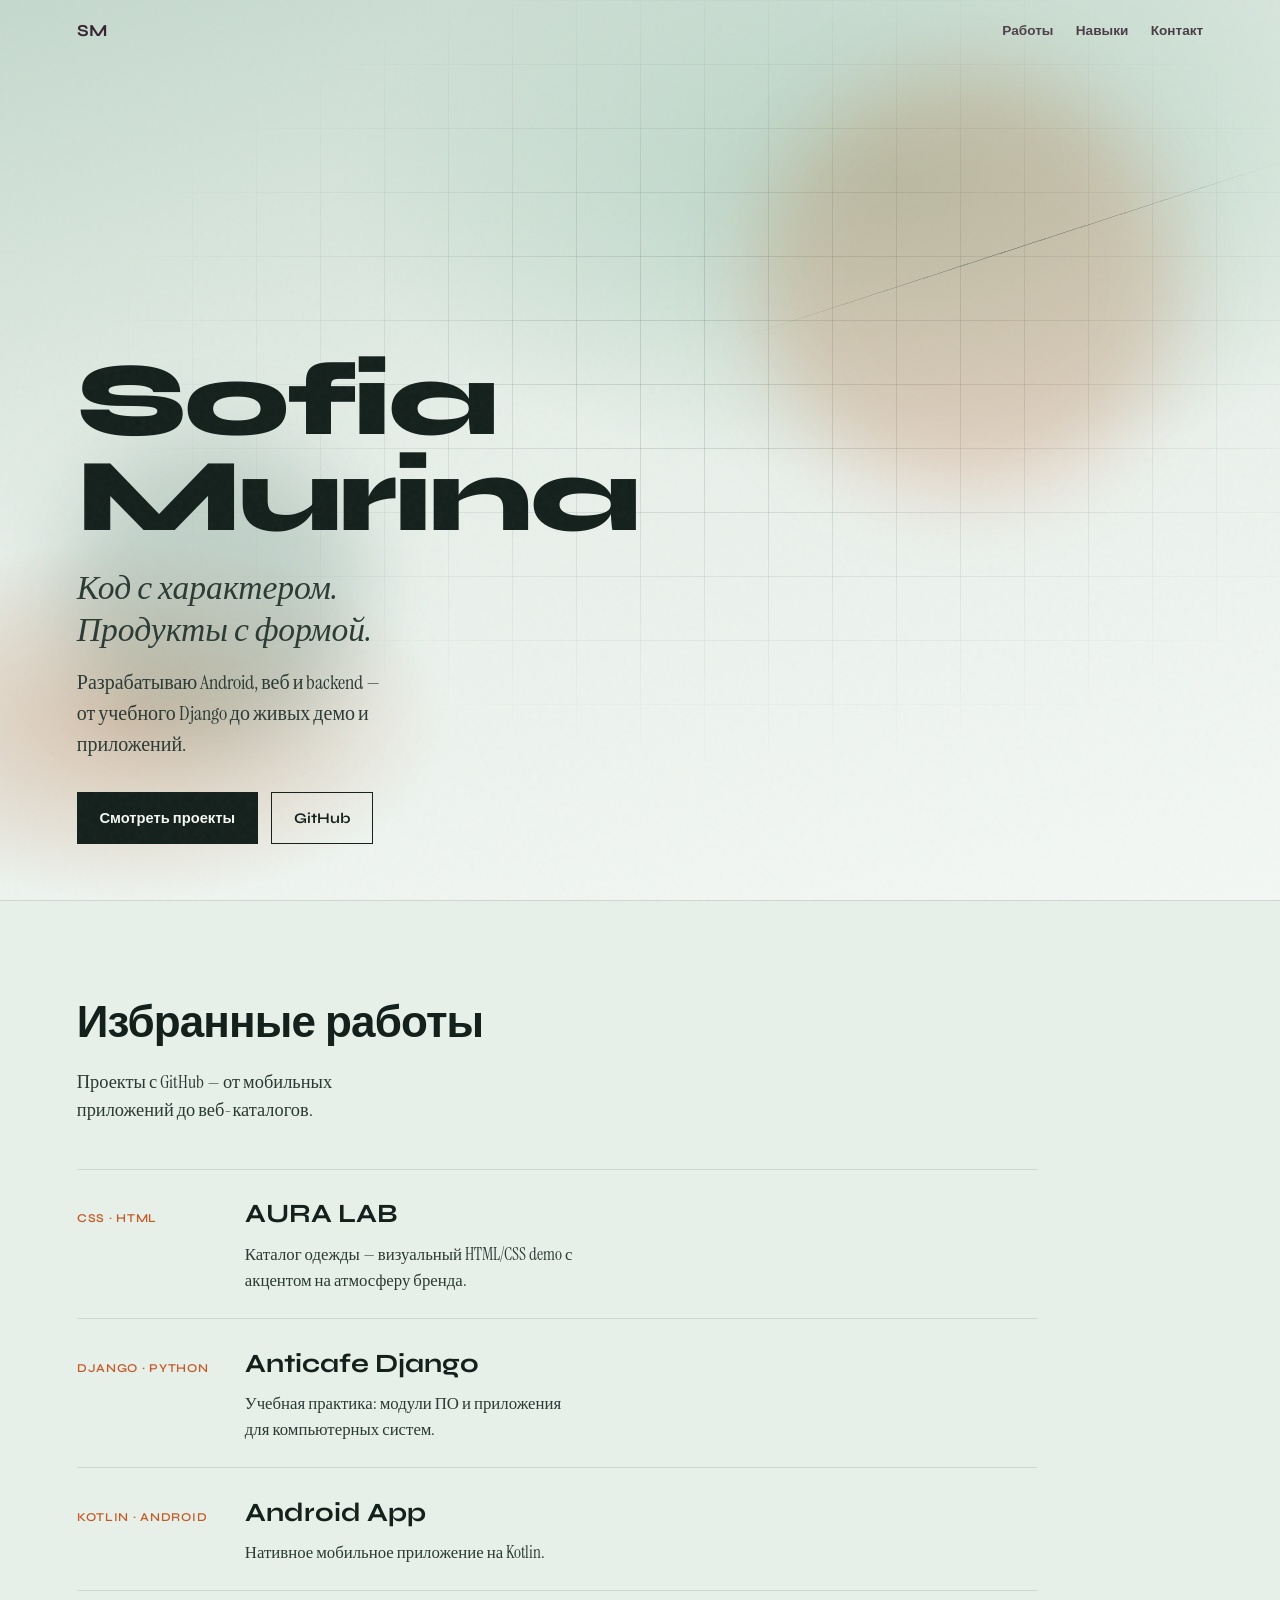
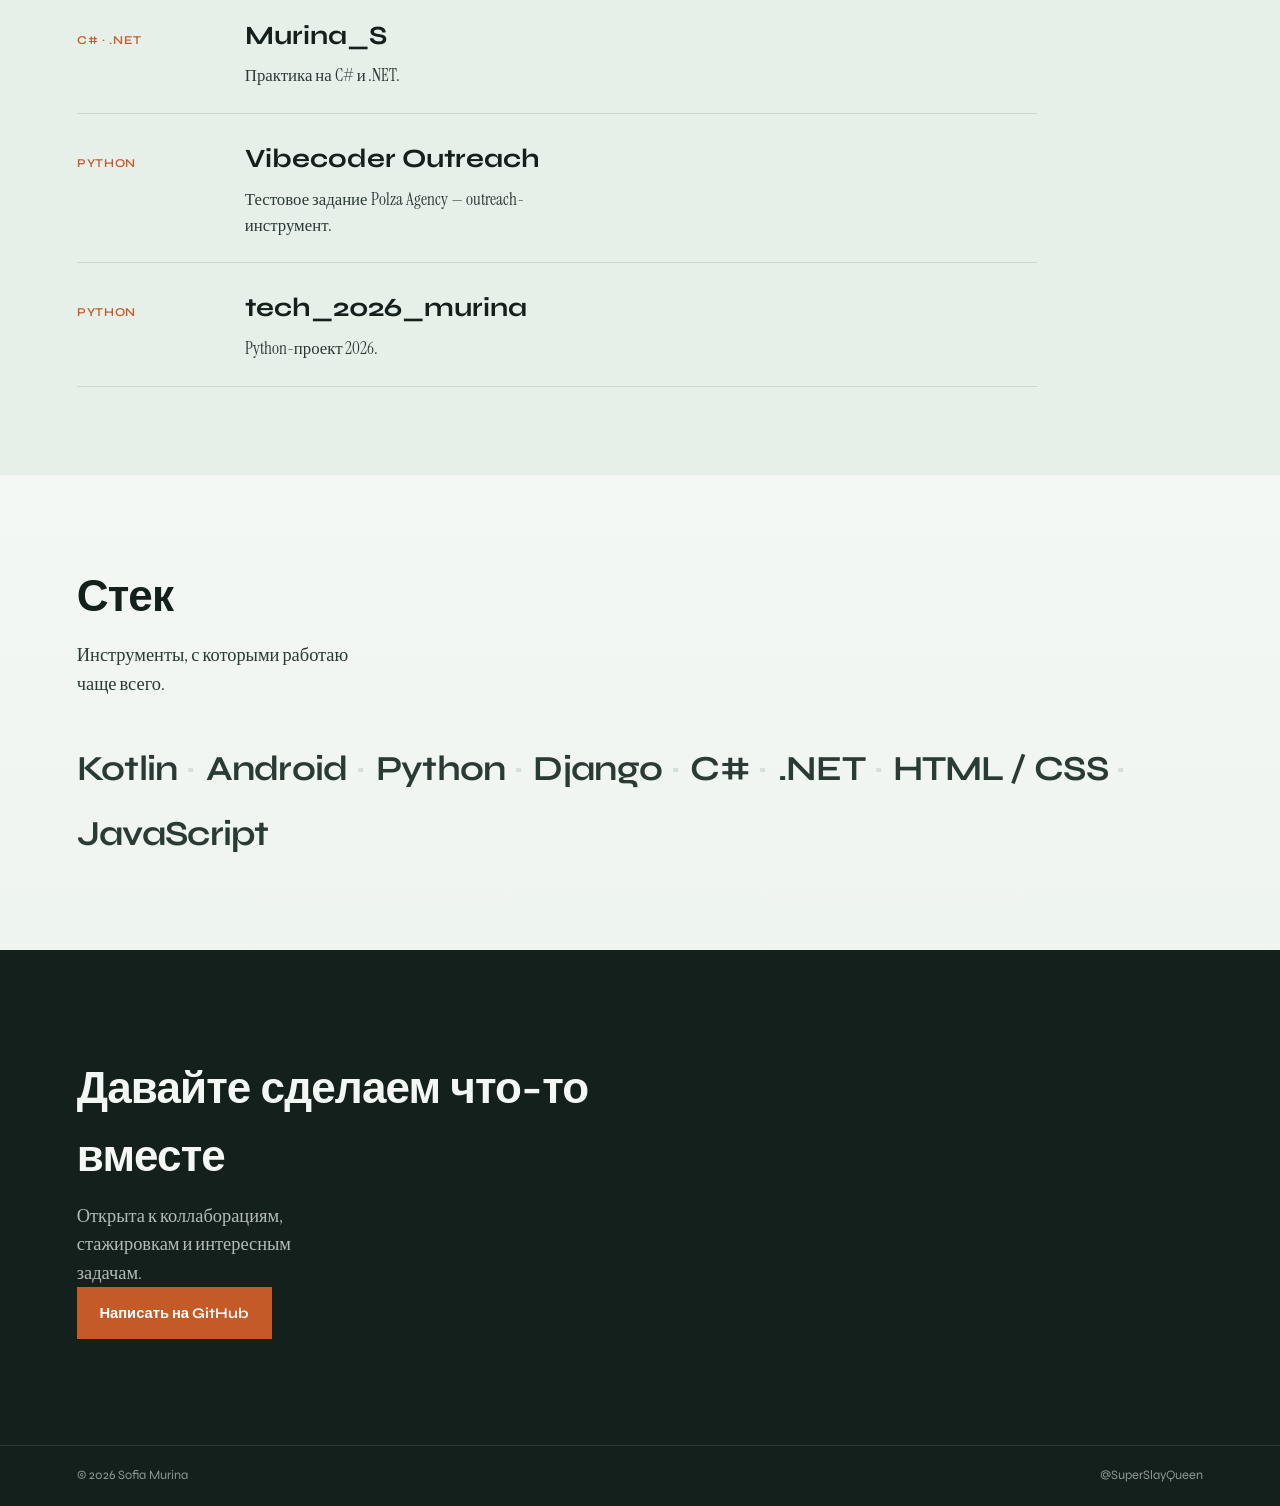
==== index.html @ a9c11899 "Add one-page portfolio site for Sofia Murina. Co-authored-by: Cursor <cursoragent@cursor.com>" ====
<!DOCTYPE html>
<html lang="ru">
<head>
  <meta charset="UTF-8" />
  <meta name="viewport" content="width=device-width, initial-scale=1.0" />
  <meta name="description" content="Sofia Murina — разработчик. Android, веб, Python, C#." />
  <title>Sofia Murina — Portfolio</title>
  <link rel="preconnect" href="https://fonts.googleapis.com" />
  <link rel="preconnect" href="https://fonts.gstatic.com" crossorigin />
  <link href="https://fonts.googleapis.com/css2?family=Instrument+Serif:ital@0;1&family=Syne:wght@500;600;700;800&display=swap" rel="stylesheet" />
  <link rel="stylesheet" href="styles.css" />
</head>
<body>
  <div class="noise" aria-hidden="true"></div>

  <header class="site-header">
    <a class="logo" href="#top">SM</a>
    <nav class="nav">
      <a href="#work">Работы</a>
      <a href="#skills">Навыки</a>
      <a href="#contact">Контакт</a>
    </nav>
  </header>

  <main id="top">
    <section class="hero" aria-label="Главная">
      <div class="hero-visual" aria-hidden="true">
        <div class="hero-grid"></div>
        <div class="hero-orb hero-orb--a"></div>
        <div class="hero-orb hero-orb--b"></div>
        <div class="hero-line"></div>
      </div>
      <div class="hero-content">
        <p class="brand reveal">Sofia Murina</p>
        <h1 class="reveal reveal-delay-1">Код с характером.<br />Продукты с формой.</h1>
        <p class="lede reveal reveal-delay-2">
          Разрабатываю Android, веб и backend — от учебного Django до живых демо и приложений.
        </p>
        <div class="cta-row reveal reveal-delay-3">
          <a class="btn btn-primary" href="#work">Смотреть проекты</a>
          <a class="btn btn-ghost" href="https://github.com/SuperSlayQueen" target="_blank" rel="noopener">GitHub</a>
        </div>
      </div>
    </section>

    <section id="work" class="section work">
      <div class="section-head">
        <h2 class="reveal">Избранные работы</h2>
        <p class="section-lead reveal reveal-delay-1">Проекты с GitHub — от мобильных приложений до веб-каталогов.</p>
      </div>

      <ul class="project-list">
        <li class="project reveal">
          <a href="https://github.com/SuperSlayQueen/aura-lab-catalog" target="_blank" rel="noopener">
            <span class="project-meta">CSS · HTML</span>
            <span class="project-title">AURA LAB</span>
            <span class="project-desc">Каталог одежды — визуальный HTML/CSS demo с акцентом на атмосферу бренда.</span>
            <span class="project-arrow" aria-hidden="true">→</span>
          </a>
        </li>
        <li class="project reveal">
          <a href="https://github.com/SuperSlayQueen/Anticafe_Django" target="_blank" rel="noopener">
            <span class="project-meta">Django · Python</span>
            <span class="project-title">Anticafe Django</span>
            <span class="project-desc">Учебная практика: модули ПО и приложения для компьютерных систем.</span>
            <span class="project-arrow" aria-hidden="true">→</span>
          </a>
        </li>
        <li class="project reveal">
          <a href="https://github.com/SuperSlayQueen/AndroidApp" target="_blank" rel="noopener">
            <span class="project-meta">Kotlin · Android</span>
            <span class="project-title">Android App</span>
            <span class="project-desc">Нативное мобильное приложение на Kotlin.</span>
            <span class="project-arrow" aria-hidden="true">→</span>
          </a>
        </li>
        <li class="project reveal">
          <a href="https://github.com/SuperSlayQueen/Murina_S" target="_blank" rel="noopener">
            <span class="project-meta">C# · .NET</span>
            <span class="project-title">Murina_S</span>
            <span class="project-desc">Практика на C# и .NET.</span>
            <span class="project-arrow" aria-hidden="true">→</span>
          </a>
        </li>
        <li class="project reveal">
          <a href="https://github.com/SuperSlayQueen/polza-vibecoder-outreach-test" target="_blank" rel="noopener">
            <span class="project-meta">Python</span>
            <span class="project-title">Vibecoder Outreach</span>
            <span class="project-desc">Тестовое задание Polza Agency — outreach-инструмент.</span>
            <span class="project-arrow" aria-hidden="true">→</span>
          </a>
        </li>
        <li class="project reveal">
          <a href="https://github.com/SuperSlayQueen/tech_2026_murina" target="_blank" rel="noopener">
            <span class="project-meta">Python</span>
            <span class="project-title">tech_2026_murina</span>
            <span class="project-desc">Python-проект 2026.</span>
            <span class="project-arrow" aria-hidden="true">→</span>
          </a>
        </li>
      </ul>
    </section>

    <section id="skills" class="section skills">
      <div class="section-head">
        <h2 class="reveal">Стек</h2>
        <p class="section-lead reveal reveal-delay-1">Инструменты, с которыми работаю чаще всего.</p>
      </div>
      <div class="skills-track" aria-label="Навыки">
        <span>Kotlin</span>
        <span>Android</span>
        <span>Python</span>
        <span>Django</span>
        <span>C#</span>
        <span>.NET</span>
        <span>HTML / CSS</span>
        <span>JavaScript</span>
      </div>
    </section>

    <section id="contact" class="section contact">
      <div class="contact-inner">
        <h2 class="reveal">Давайте сделаем что-то вместе</h2>
        <p class="section-lead reveal reveal-delay-1">Открыта к коллаборациям, стажировкам и интересным задачам.</p>
        <div class="cta-row reveal reveal-delay-2">
          <a class="btn btn-primary" href="https://github.com/SuperSlayQueen" target="_blank" rel="noopener">Написать на GitHub</a>
        </div>
      </div>
    </section>
  </main>

  <footer class="site-footer">
    <p>© <span id="year"></span> Sofia Murina</p>
    <a href="https://github.com/SuperSlayQueen" target="_blank" rel="noopener">@SuperSlayQueen</a>
  </footer>

  <script src="script.js"></script>
</body>
</html>
---- styles.css ----
:root {
  --ink: #14201c;
  --ink-soft: #2a3a34;
  --fog: #e7efe9;
  --mist: #d3e0d8;
  --paper: #f4f8f5;
  --accent: #c45a28;
  --accent-hover: #a8481c;
  --line: rgba(20, 32, 28, 0.12);
  --font-display: "Syne", sans-serif;
  --font-serif: "Instrument Serif", Georgia, serif;
  --ease: cubic-bezier(0.22, 1, 0.36, 1);
}

*,
*::before,
*::after {
  box-sizing: border-box;
  margin: 0;
  padding: 0;
}

html {
  scroll-behavior: smooth;
}

body {
  font-family: var(--font-serif);
  color: var(--ink);
  background: var(--paper);
  line-height: 1.55;
  overflow-x: hidden;
}

.noise {
  pointer-events: none;
  position: fixed;
  inset: 0;
  z-index: 50;
  opacity: 0.035;
  background-image: url("data:image/svg+xml,%3Csvg viewBox='0 0 200 200' xmlns='http://www.w3.org/2000/svg'%3E%3Cfilter id='n'%3E%3CfeTurbulence type='fractalNoise' baseFrequency='0.85' numOctaves='4' stitchTiles='stitch'/%3E%3C/filter%3E%3Crect width='100%25' height='100%25' filter='url(%23n)'/%3E%3C/svg%3E");
}

a {
  color: inherit;
  text-decoration: none;
}

.site-header {
  position: fixed;
  top: 0;
  left: 0;
  right: 0;
  z-index: 40;
  display: flex;
  align-items: center;
  justify-content: space-between;
  padding: 1.1rem 1.5rem;
  mix-blend-mode: difference;
  color: #fff;
}

.logo {
  font-family: var(--font-display);
  font-weight: 700;
  font-size: 1.05rem;
  letter-spacing: 0.04em;
}

.nav {
  display: flex;
  gap: 1.4rem;
  font-family: var(--font-display);
  font-size: 0.85rem;
  font-weight: 600;
}

.nav a {
  opacity: 0.85;
  transition: opacity 0.25s var(--ease);
}

.nav a:hover {
  opacity: 1;
}

/* —— Hero —— */
.hero {
  position: relative;
  min-height: 100svh;
  display: grid;
  align-items: end;
  padding: 6.5rem 1.5rem 3.5rem;
  background:
    radial-gradient(ellipse 80% 60% at 70% 20%, #b8d4c4 0%, transparent 55%),
    radial-gradient(ellipse 50% 40% at 10% 80%, #d9c4b0 0%, transparent 50%),
    linear-gradient(165deg, #c5d9ce 0%, #e7efe9 45%, #f4f8f5 100%);
  overflow: hidden;
}

.hero-visual {
  position: absolute;
  inset: 0;
  pointer-events: none;
}

.hero-grid {
  position: absolute;
  inset: 0;
  background-image:
    linear-gradient(var(--line) 1px, transparent 1px),
    linear-gradient(90deg, var(--line) 1px, transparent 1px);
  background-size: 64px 64px;
  mask-image: radial-gradient(ellipse 70% 60% at 60% 40%, black 20%, transparent 75%);
  animation: grid-drift 28s linear infinite;
}

.hero-orb {
  position: absolute;
  border-radius: 50%;
  filter: blur(40px);
}

.hero-orb--a {
  width: min(48vw, 420px);
  height: min(48vw, 420px);
  top: 8%;
  right: 8%;
  background: rgba(196, 90, 40, 0.22);
  animation: float-a 9s ease-in-out infinite;
}

.hero-orb--b {
  width: min(36vw, 300px);
  height: min(36vw, 300px);
  bottom: 18%;
  left: 5%;
  background: rgba(42, 90, 72, 0.2);
  animation: float-b 11s ease-in-out infinite;
}

.hero-line {
  position: absolute;
  top: 18%;
  right: 0;
  width: min(55vw, 560px);
  height: 1px;
  background: linear-gradient(90deg, transparent, var(--ink-soft), transparent);
  transform: rotate(-18deg);
  transform-origin: right center;
  opacity: 0.35;
  animation: line-in 1.4s var(--ease) both;
}

.hero-content {
  position: relative;
  z-index: 1;
  max-width: 52rem;
}

.brand {
  font-family: var(--font-display);
  font-weight: 800;
  font-size: clamp(2.8rem, 9vw, 6.5rem);
  line-height: 0.92;
  letter-spacing: -0.03em;
  margin-bottom: 1.4rem;
}

.hero h1 {
  font-family: var(--font-serif);
  font-weight: 400;
  font-style: italic;
  font-size: clamp(1.35rem, 3.2vw, 2.1rem);
  line-height: 1.25;
  color: var(--ink-soft);
  max-width: 22ch;
  margin-bottom: 1rem;
}

.lede {
  font-size: clamp(1.05rem, 2vw, 1.25rem);
  max-width: 36ch;
  color: var(--ink-soft);
  margin-bottom: 2rem;
}

.cta-row {
  display: flex;
  flex-wrap: wrap;
  gap: 0.85rem;
}

.btn {
  font-family: var(--font-display);
  font-weight: 650;
  font-size: 0.92rem;
  padding: 0.85rem 1.35rem;
  border: 1.5px solid transparent;
  transition: background 0.25s var(--ease), color 0.25s var(--ease), border-color 0.25s var(--ease), transform 0.25s var(--ease);
}

.btn:hover {
  transform: translateY(-2px);
}

.btn-primary {
  background: var(--ink);
  color: var(--paper);
}

.btn-primary:hover {
  background: var(--accent);
}

.btn-ghost {
  background: transparent;
  border-color: var(--ink);
  color: var(--ink);
}

.btn-ghost:hover {
  background: var(--ink);
  color: var(--paper);
}

/* —— Sections —— */
.section {
  padding: 5.5rem 1.5rem;
}

.section-head {
  max-width: 40rem;
  margin-bottom: 2.75rem;
}

.section h2 {
  font-family: var(--font-display);
  font-weight: 700;
  font-size: clamp(1.9rem, 4vw, 2.75rem);
  letter-spacing: -0.02em;
  margin-bottom: 0.65rem;
}

.section-lead {
  font-size: 1.15rem;
  color: var(--ink-soft);
  max-width: 34ch;
}

.work {
  background: var(--fog);
  border-top: 1px solid var(--line);
}

.project-list {
  list-style: none;
  max-width: 60rem;
  border-top: 1px solid var(--line);
}

.project a {
  display: grid;
  grid-template-columns: 1fr;
  gap: 0.35rem;
  padding: 1.55rem 0;
  border-bottom: 1px solid var(--line);
  position: relative;
  transition: padding-left 0.35s var(--ease);
}

.project a:hover {
  padding-left: 0.6rem;
}

.project-meta {
  font-family: var(--font-display);
  font-size: 0.75rem;
  font-weight: 600;
  letter-spacing: 0.06em;
  text-transform: uppercase;
  color: var(--accent);
}

.project-title {
  font-family: var(--font-display);
  font-weight: 700;
  font-size: clamp(1.25rem, 2.5vw, 1.65rem);
}

.project-desc {
  color: var(--ink-soft);
  max-width: 42ch;
  font-size: 1.05rem;
}

.project-arrow {
  position: absolute;
  right: 0;
  top: 50%;
  transform: translateY(-50%) translateX(-6px);
  font-size: 1.4rem;
  opacity: 0;
  transition: opacity 0.3s var(--ease), transform 0.3s var(--ease);
}

.project a:hover .project-arrow {
  opacity: 1;
  transform: translateY(-50%) translateX(0);
}

.skills {
  background:
    linear-gradient(180deg, var(--paper) 0%, #eef4f0 100%);
}

.skills-track {
  display: flex;
  flex-wrap: wrap;
  gap: 0.65rem 1.75rem;
  font-family: var(--font-display);
  font-weight: 650;
  font-size: clamp(1.4rem, 3.5vw, 2.2rem);
  letter-spacing: -0.02em;
  color: var(--ink-soft);
}

.skills-track span {
  position: relative;
  transition: color 0.25s var(--ease);
}

.skills-track span:hover {
  color: var(--accent);
}

.skills-track span:not(:last-child)::after {
  content: "·";
  position: absolute;
  right: -1.05rem;
  color: var(--mist);
  pointer-events: none;
}

.contact {
  background: var(--ink);
  color: var(--paper);
  min-height: 55svh;
  display: flex;
  align-items: center;
}

.contact .section-lead {
  color: rgba(244, 248, 245, 0.72);
}

.contact .btn-primary {
  background: var(--accent);
  color: #fff;
}

.contact .btn-primary:hover {
  background: var(--accent-hover);
}

.contact-inner {
  max-width: 36rem;
}

.site-footer {
  display: flex;
  justify-content: space-between;
  align-items: center;
  gap: 1rem;
  padding: 1.25rem 1.5rem;
  background: var(--ink);
  color: rgba(244, 248, 245, 0.55);
  font-family: var(--font-display);
  font-size: 0.8rem;
  border-top: 1px solid rgba(244, 248, 245, 0.1);
}

.site-footer a:hover {
  color: var(--paper);
}

/* —— Motion —— */
.reveal {
  opacity: 0;
  transform: translateY(22px);
  transition: opacity 0.8s var(--ease), transform 0.8s var(--ease);
}

.reveal.is-visible {
  opacity: 1;
  transform: none;
}

.reveal-delay-1 { transition-delay: 0.12s; }
.reveal-delay-2 { transition-delay: 0.24s; }
.reveal-delay-3 { transition-delay: 0.36s; }

.hero .reveal {
  opacity: 0;
  transform: translateY(28px);
}

.hero .reveal.is-visible {
  opacity: 1;
  transform: none;
}

@keyframes float-a {
  0%, 100% { transform: translate(0, 0); }
  50% { transform: translate(-18px, 24px); }
}

@keyframes float-b {
  0%, 100% { transform: translate(0, 0); }
  50% { transform: translate(22px, -16px); }
}

@keyframes grid-drift {
  from { transform: translate(0, 0); }
  to { transform: translate(64px, 64px); }
}

@keyframes line-in {
  from { opacity: 0; width: 0; }
  to { opacity: 0.35; width: min(55vw, 560px); }
}

@media (min-width: 720px) {
  .site-header,
  .hero,
  .section,
  .site-footer {
    padding-left: clamp(2rem, 6vw, 5rem);
    padding-right: clamp(2rem, 6vw, 5rem);
  }

  .project a {
    grid-template-columns: 9rem 1fr;
    column-gap: 1.5rem;
    align-items: baseline;
  }

  .project-meta {
    grid-row: 1 / 3;
    padding-top: 0.35rem;
  }

  .project-title {
    grid-column: 2;
  }

  .project-desc {
    grid-column: 2;
  }
}

@media (prefers-reduced-motion: reduce) {
  html { scroll-behavior: auto; }
  .reveal,
  .hero .reveal {
    opacity: 1;
    transform: none;
    transition: none;
  }
  .hero-orb,
  .hero-grid,
  .hero-line {
    animation: none;
  }
}
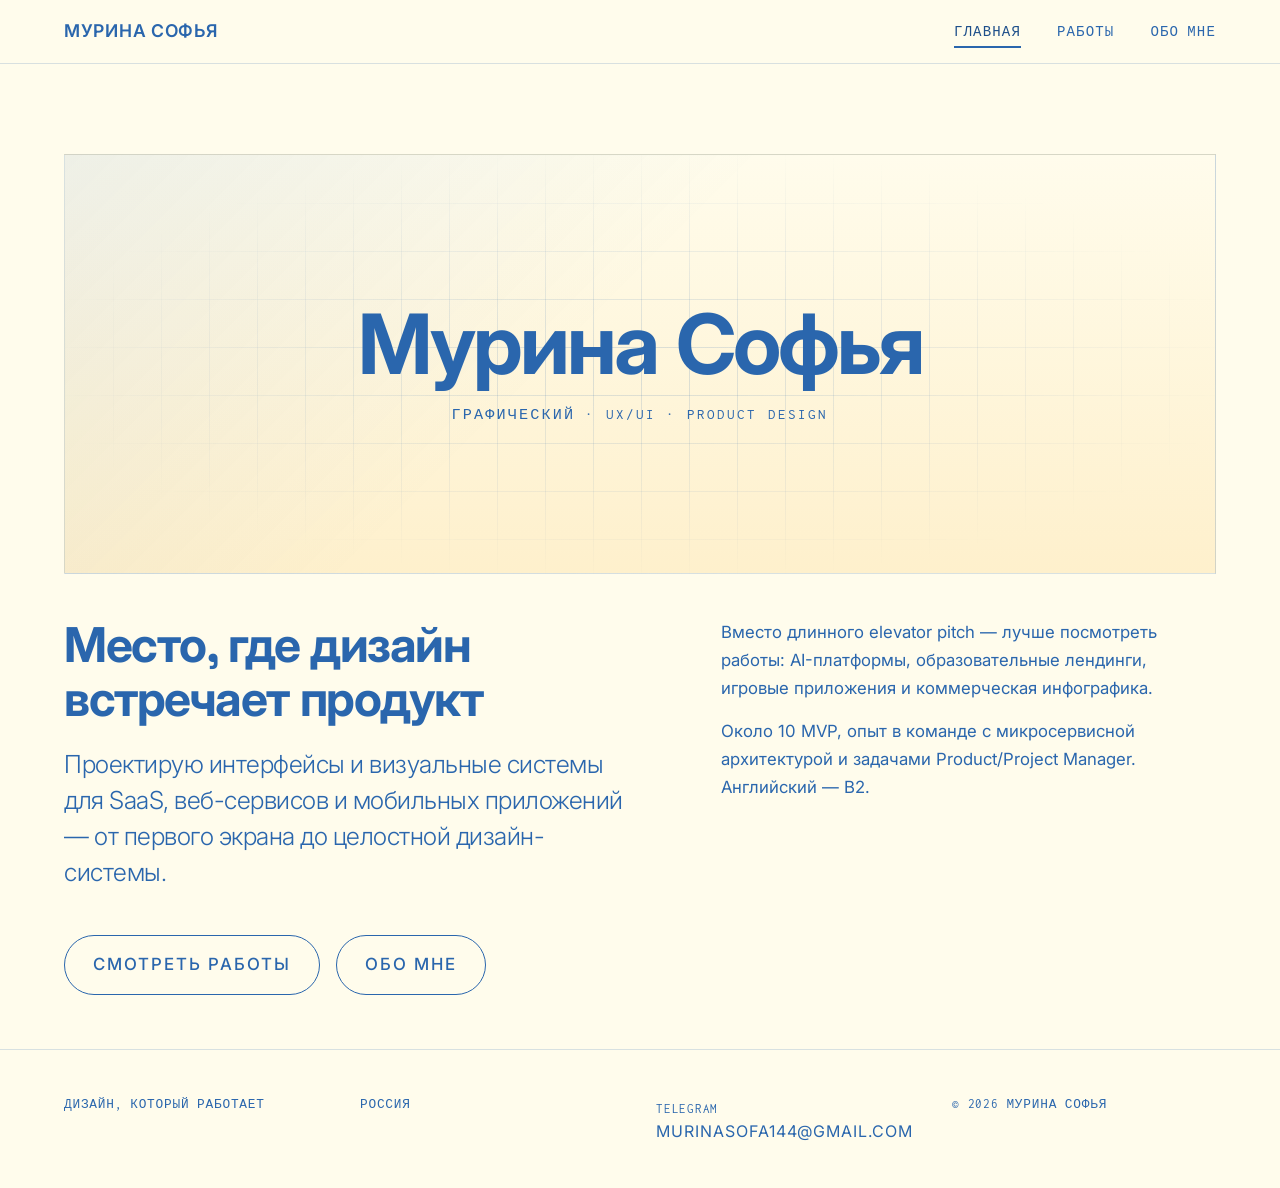
==== commit 9db1d9d8: "Rebuild portfolio: brett.land-inspired design, cases, about page Co-authored-by: Cursor <cursoragent" ====
--- a/index.html
+++ b/index.html
@@ -3,135 +3,72 @@
 <head>
   <meta charset="UTF-8" />
   <meta name="viewport" content="width=device-width, initial-scale=1.0" />
-  <meta name="description" content="Sofia Murina — разработчик. Android, веб, Python, C#." />
-  <title>Sofia Murina — Portfolio</title>
+  <meta name="description" content="Мурина Софья — графический и UX/UI-дизайнер. Портфолио продуктов, лендингов и мобильных интерфейсов." />
+  <title>Мурина Софья — Портфолио</title>
   <link rel="preconnect" href="https://fonts.googleapis.com" />
   <link rel="preconnect" href="https://fonts.gstatic.com" crossorigin />
-  <link href="https://fonts.googleapis.com/css2?family=Instrument+Serif:ital@0;1&family=Syne:wght@500;600;700;800&display=swap" rel="stylesheet" />
+  <link href="https://fonts.googleapis.com/css2?family=Inconsolata:wght@400;500;700&family=Inter:wght@300;400;500;600;700&family=Space+Grotesk:wght@500;600;700&display=swap" rel="stylesheet" />
   <link rel="stylesheet" href="styles.css" />
 </head>
 <body>
-  <div class="noise" aria-hidden="true"></div>
-
-  <header class="site-header">
-    <a class="logo" href="#top">SM</a>
-    <nav class="nav">
-      <a href="#work">Работы</a>
-      <a href="#skills">Навыки</a>
-      <a href="#contact">Контакт</a>
+  <header class="site-nav">
+    <a class="nav-brand" href="index.html">Мурина Софья</a>
+    <button class="nav-toggle" type="button" aria-expanded="false" aria-controls="nav-menu">Меню</button>
+    <nav id="nav-menu" class="nav-links" aria-label="Основная навигация">
+      <a class="is-active" href="index.html">Главная</a>
+      <a href="works.html">Работы</a>
+      <a href="about.html">Обо мне</a>
     </nav>
   </header>
 
-  <main id="top">
-    <section class="hero" aria-label="Главная">
-      <div class="hero-visual" aria-hidden="true">
-        <div class="hero-grid"></div>
-        <div class="hero-orb hero-orb--a"></div>
-        <div class="hero-orb hero-orb--b"></div>
-        <div class="hero-line"></div>
-      </div>
-      <div class="hero-content">
-        <p class="brand reveal">Sofia Murina</p>
-        <h1 class="reveal reveal-delay-1">Код с характером.<br />Продукты с формой.</h1>
-        <p class="lede reveal reveal-delay-2">
-          Разрабатываю Android, веб и backend — от учебного Django до живых демо и приложений.
-        </p>
-        <div class="cta-row reveal reveal-delay-3">
-          <a class="btn btn-primary" href="#work">Смотреть проекты</a>
-          <a class="btn btn-ghost" href="https://github.com/SuperSlayQueen" target="_blank" rel="noopener">GitHub</a>
+  <main>
+    <section class="hero">
+      <div class="wrap">
+        <div class="hero-stage reveal">
+          <div class="hero-mark">
+            <p class="display">Мурина Софья</p>
+            <p class="tag">Графический · UX/UI · Product design</p>
+          </div>
         </div>
-      </div>
-    </section>
 
-    <section id="work" class="section work">
-      <div class="section-head">
-        <h2 class="reveal">Избранные работы</h2>
-        <p class="section-lead reveal reveal-delay-1">Проекты с GitHub — от мобильных приложений до веб-каталогов.</p>
-      </div>
+        <div class="hero-grid">
+          <div class="reveal">
+            <h1 class="headline">Место, где дизайн<br />встречает продукт</h1>
+            <p class="lede">
+              Проектирую интерфейсы и визуальные системы для SaaS, веб-сервисов и мобильных приложений — от первого экрана до целостной дизайн-системы.
+            </p>
+          </div>
+          <div class="reveal">
+            <p class="body-text">
+              Вместо длинного elevator pitch — лучше посмотреть работы: AI-платформы, образовательные лендинги, игровые приложения и коммерческая инфографика.
+            </p>
+            <p class="body-text">
+              Около 10 MVP, опыт в команде с микросервисной архитектурой и задачами Product/Project Manager. Английский — B2.
+            </p>
+          </div>
+        </div>
 
-      <ul class="project-list">
-        <li class="project reveal">
-          <a href="https://github.com/SuperSlayQueen/aura-lab-catalog" target="_blank" rel="noopener">
-            <span class="project-meta">CSS · HTML</span>
-            <span class="project-title">AURA LAB</span>
-            <span class="project-desc">Каталог одежды — визуальный HTML/CSS demo с акцентом на атмосферу бренда.</span>
-            <span class="project-arrow" aria-hidden="true">→</span>
-          </a>
-        </li>
-        <li class="project reveal">
-          <a href="https://github.com/SuperSlayQueen/Anticafe_Django" target="_blank" rel="noopener">
-            <span class="project-meta">Django · Python</span>
-            <span class="project-title">Anticafe Django</span>
-            <span class="project-desc">Учебная практика: модули ПО и приложения для компьютерных систем.</span>
-            <span class="project-arrow" aria-hidden="true">→</span>
-          </a>
-        </li>
-        <li class="project reveal">
-          <a href="https://github.com/SuperSlayQueen/AndroidApp" target="_blank" rel="noopener">
-            <span class="project-meta">Kotlin · Android</span>
-            <span class="project-title">Android App</span>
-            <span class="project-desc">Нативное мобильное приложение на Kotlin.</span>
-            <span class="project-arrow" aria-hidden="true">→</span>
-          </a>
-        </li>
-        <li class="project reveal">
-          <a href="https://github.com/SuperSlayQueen/Murina_S" target="_blank" rel="noopener">
-            <span class="project-meta">C# · .NET</span>
-            <span class="project-title">Murina_S</span>
-            <span class="project-desc">Практика на C# и .NET.</span>
-            <span class="project-arrow" aria-hidden="true">→</span>
-          </a>
-        </li>
-        <li class="project reveal">
-          <a href="https://github.com/SuperSlayQueen/polza-vibecoder-outreach-test" target="_blank" rel="noopener">
-            <span class="project-meta">Python</span>
-            <span class="project-title">Vibecoder Outreach</span>
-            <span class="project-desc">Тестовое задание Polza Agency — outreach-инструмент.</span>
-            <span class="project-arrow" aria-hidden="true">→</span>
-          </a>
-        </li>
-        <li class="project reveal">
-          <a href="https://github.com/SuperSlayQueen/tech_2026_murina" target="_blank" rel="noopener">
-            <span class="project-meta">Python</span>
-            <span class="project-title">tech_2026_murina</span>
-            <span class="project-desc">Python-проект 2026.</span>
-            <span class="project-arrow" aria-hidden="true">→</span>
-          </a>
-        </li>
-      </ul>
-    </section>
-
-    <section id="skills" class="section skills">
-      <div class="section-head">
-        <h2 class="reveal">Стек</h2>
-        <p class="section-lead reveal reveal-delay-1">Инструменты, с которыми работаю чаще всего.</p>
-      </div>
-      <div class="skills-track" aria-label="Навыки">
-        <span>Kotlin</span>
-        <span>Android</span>
-        <span>Python</span>
-        <span>Django</span>
-        <span>C#</span>
-        <span>.NET</span>
-        <span>HTML / CSS</span>
-        <span>JavaScript</span>
-      </div>
-    </section>
-
-    <section id="contact" class="section contact">
-      <div class="contact-inner">
-        <h2 class="reveal">Давайте сделаем что-то вместе</h2>
-        <p class="section-lead reveal reveal-delay-1">Открыта к коллаборациям, стажировкам и интересным задачам.</p>
-        <div class="cta-row reveal reveal-delay-2">
-          <a class="btn btn-primary" href="https://github.com/SuperSlayQueen" target="_blank" rel="noopener">Написать на GitHub</a>
+        <div class="btn-row reveal">
+          <a class="btn" href="works.html">Смотреть работы</a>
+          <a class="btn" href="about.html">Обо мне</a>
         </div>
       </div>
     </section>
   </main>
 
   <footer class="site-footer">
-    <p>© <span id="year"></span> Sofia Murina</p>
-    <a href="https://github.com/SuperSlayQueen" target="_blank" rel="noopener">@SuperSlayQueen</a>
+    <div class="wrap footer-grid">
+      <p>Дизайн, который работает</p>
+      <p>Россия</p>
+      <div>
+        <a href="https://t.me/dungeonmaster2007" target="_blank" rel="noopener">Telegram</a><br />
+        <button class="copy-email" type="button" data-email="murinasofa144@gmail.com">
+          <span class="default">murinasofa144@gmail.com</span>
+          <span class="copied">Скопировано!</span>
+        </button>
+      </div>
+      <p>© <span data-year></span> Мурина Софья</p>
+    </div>
   </footer>
 
   <script src="script.js"></script>
--- a/styles.css
+++ b/styles.css
@@ -1,15 +1,20 @@
+/* Sofia Murina portfolio — inspired by brett.land visual system
+   Fonts: Inter + Inconsolata (free, same as reference);
+   Space Grotesk = free alternative to Adobe Neue Kabel */
+
 :root {
-  --ink: #14201c;
-  --ink-soft: #2a3a34;
-  --fog: #e7efe9;
-  --mist: #d3e0d8;
-  --paper: #f4f8f5;
-  --accent: #c45a28;
-  --accent-hover: #a8481c;
-  --line: rgba(20, 32, 28, 0.12);
-  --font-display: "Syne", sans-serif;
-  --font-serif: "Instrument Serif", Georgia, serif;
+  --ivory: #fffcec;
+  --cornsilk: #fef0cc;
+  --royal: #2a66ad;
+  --royal-deep: #1e4f8a;
+  --ink: #1a1a1a;
+  --line: rgba(42, 102, 173, 0.18);
+  --font-display: "Space Grotesk", "Inter", sans-serif;
+  --font-body: "Inter", sans-serif;
+  --font-mono: "Inconsolata", monospace;
   --ease: cubic-bezier(0.22, 1, 0.36, 1);
+  --pad: clamp(1.25rem, 5vw, 5rem);
+  --max: 72rem;
 }
 
 *,
@@ -25,20 +30,20 @@
 }
 
 body {
-  font-family: var(--font-serif);
-  color: var(--ink);
-  background: var(--paper);
-  line-height: 1.55;
-  overflow-x: hidden;
-}
-
-.noise {
-  pointer-events: none;
-  position: fixed;
-  inset: 0;
-  z-index: 50;
-  opacity: 0.035;
-  background-image: url("data:image/svg+xml,%3Csvg viewBox='0 0 200 200' xmlns='http://www.w3.org/2000/svg'%3E%3Cfilter id='n'%3E%3CfeTurbulence type='fractalNoise' baseFrequency='0.85' numOctaves='4' stitchTiles='stitch'/%3E%3C/filter%3E%3Crect width='100%25' height='100%25' filter='url(%23n)'/%3E%3C/svg%3E");
+  font-family: var(--font-body);
+  background: var(--ivory);
+  color: var(--royal);
+  line-height: 1.5;
+  -webkit-font-smoothing: antialiased;
+  min-height: 100vh;
+  display: flex;
+  flex-direction: column;
+}
+
+img {
+  display: block;
+  max-width: 100%;
+  height: auto;
 }
 
 a {
@@ -46,430 +51,689 @@
   text-decoration: none;
 }
 
-.site-header {
-  position: fixed;
+ul {
+  list-style: none;
+}
+
+/* —— Nav —— */
+.site-nav {
+  position: sticky;
   top: 0;
+  z-index: 100;
+  display: grid;
+  grid-template-columns: 1fr auto;
+  align-items: center;
+  gap: 1rem 2rem;
+  padding: 1.15rem var(--pad);
+  background: rgba(255, 252, 236, 0.92);
+  backdrop-filter: blur(10px);
+  border-bottom: 1px solid var(--line);
+}
+
+.nav-brand {
+  font-family: var(--font-display);
+  font-weight: 600;
+  font-size: clamp(0.95rem, 1.4vw, 1.1rem);
+  letter-spacing: 0.04em;
+  text-transform: uppercase;
+}
+
+.nav-links {
+  display: flex;
+  gap: clamp(1rem, 3vw, 2.25rem);
+  font-family: var(--font-mono);
+  font-size: clamp(0.8rem, 1.1vw, 0.95rem);
+  letter-spacing: 0.08em;
+  text-transform: uppercase;
+}
+
+.nav-links a {
+  position: relative;
+  transition: color 0.2s var(--ease);
+}
+
+.nav-links a:hover,
+.nav-links a.is-active {
+  color: var(--royal-deep);
+}
+
+.nav-links a.is-active::after {
+  content: "";
+  position: absolute;
   left: 0;
   right: 0;
-  z-index: 40;
-  display: flex;
-  align-items: center;
-  justify-content: space-between;
-  padding: 1.1rem 1.5rem;
-  mix-blend-mode: difference;
-  color: #fff;
-}
-
-.logo {
+  bottom: -0.35rem;
+  height: 2px;
+  background: var(--royal);
+}
+
+.nav-toggle {
+  display: none;
+  border: 1px solid var(--royal);
+  background: transparent;
+  color: var(--royal);
+  font-family: var(--font-mono);
+  font-size: 0.8rem;
+  letter-spacing: 0.08em;
+  text-transform: uppercase;
+  padding: 0.45rem 0.7rem;
+  cursor: pointer;
+}
+
+/* —— Layout —— */
+main {
+  flex: 1;
+}
+
+.wrap {
+  width: min(100% - 2 * var(--pad), var(--max));
+  margin-inline: auto;
+}
+
+.section {
+  padding: clamp(3rem, 8vh, 6rem) 0;
+}
+
+.section-tight {
+  padding: clamp(2rem, 5vh, 3.5rem) 0;
+}
+
+/* —— Typography —— */
+.eyebrow {
+  font-family: var(--font-mono);
+  font-size: 0.85rem;
+  letter-spacing: 0.12em;
+  text-transform: uppercase;
+  margin-bottom: 1rem;
+  opacity: 0.85;
+}
+
+.display {
   font-family: var(--font-display);
   font-weight: 700;
+  letter-spacing: -0.035em;
+  line-height: 1.05;
+  font-size: clamp(2.4rem, 7.5vw, 5.5rem);
+}
+
+.headline {
+  font-family: var(--font-display);
+  font-weight: 700;
+  letter-spacing: -0.03em;
+  line-height: 1.12;
+  font-size: clamp(1.75rem, 4vw, 3rem);
+}
+
+.lede {
+  font-weight: 300;
+  letter-spacing: -0.02em;
+  font-size: clamp(1.1rem, 2.2vw, 1.55rem);
+  line-height: 1.45;
+  max-width: 38ch;
+}
+
+.body-text {
   font-size: 1.05rem;
-  letter-spacing: 0.04em;
-}
-
-.nav {
-  display: flex;
-  gap: 1.4rem;
-  font-family: var(--font-display);
-  font-size: 0.85rem;
-  font-weight: 600;
-}
-
-.nav a {
-  opacity: 0.85;
-  transition: opacity 0.25s var(--ease);
-}
-
-.nav a:hover {
-  opacity: 1;
+  line-height: 1.65;
+  max-width: 60ch;
+}
+
+.body-text + .body-text {
+  margin-top: 1rem;
 }
 
 /* —— Hero —— */
 .hero {
   position: relative;
-  min-height: 100svh;
-  display: grid;
-  align-items: end;
-  padding: 6.5rem 1.5rem 3.5rem;
+  padding: clamp(3rem, 10vh, 7rem) 0 clamp(2.5rem, 6vh, 4rem);
+  overflow: hidden;
+}
+
+.hero-stage {
+  position: relative;
+  border: 1px solid var(--line);
   background:
-    radial-gradient(ellipse 80% 60% at 70% 20%, #b8d4c4 0%, transparent 55%),
-    radial-gradient(ellipse 50% 40% at 10% 80%, #d9c4b0 0%, transparent 50%),
-    linear-gradient(165deg, #c5d9ce 0%, #e7efe9 45%, #f4f8f5 100%);
+    linear-gradient(135deg, rgba(42, 102, 173, 0.08), transparent 45%),
+    linear-gradient(0deg, var(--cornsilk), var(--ivory));
+  min-height: clamp(220px, 38vw, 420px);
+  display: grid;
+  place-items: center;
+  margin-bottom: clamp(2rem, 5vh, 3.5rem);
   overflow: hidden;
 }
 
-.hero-visual {
-  position: absolute;
-  inset: 0;
-  pointer-events: none;
-}
-
-.hero-grid {
+.hero-stage::before {
+  content: "";
   position: absolute;
   inset: 0;
   background-image:
     linear-gradient(var(--line) 1px, transparent 1px),
     linear-gradient(90deg, var(--line) 1px, transparent 1px);
-  background-size: 64px 64px;
-  mask-image: radial-gradient(ellipse 70% 60% at 60% 40%, black 20%, transparent 75%);
-  animation: grid-drift 28s linear infinite;
-}
-
-.hero-orb {
-  position: absolute;
-  border-radius: 50%;
-  filter: blur(40px);
-}
-
-.hero-orb--a {
-  width: min(48vw, 420px);
-  height: min(48vw, 420px);
-  top: 8%;
-  right: 8%;
-  background: rgba(196, 90, 40, 0.22);
-  animation: float-a 9s ease-in-out infinite;
-}
-
-.hero-orb--b {
-  width: min(36vw, 300px);
-  height: min(36vw, 300px);
-  bottom: 18%;
-  left: 5%;
-  background: rgba(42, 90, 72, 0.2);
-  animation: float-b 11s ease-in-out infinite;
-}
-
-.hero-line {
-  position: absolute;
-  top: 18%;
-  right: 0;
-  width: min(55vw, 560px);
-  height: 1px;
-  background: linear-gradient(90deg, transparent, var(--ink-soft), transparent);
-  transform: rotate(-18deg);
-  transform-origin: right center;
-  opacity: 0.35;
-  animation: line-in 1.4s var(--ease) both;
-}
-
-.hero-content {
+  background-size: 48px 48px;
+  mask-image: radial-gradient(ellipse 70% 70% at 50% 50%, black, transparent 75%);
+  animation: grid-shift 24s linear infinite;
+}
+
+.hero-mark {
   position: relative;
   z-index: 1;
-  max-width: 52rem;
-}
-
-.brand {
-  font-family: var(--font-display);
-  font-weight: 800;
-  font-size: clamp(2.8rem, 9vw, 6.5rem);
-  line-height: 0.92;
+  text-align: center;
+  padding: 2rem 1.5rem;
+}
+
+.hero-mark .display {
+  font-size: clamp(2.2rem, 8vw, 5.2rem);
+}
+
+.hero-mark .tag {
+  margin-top: 0.85rem;
+  font-family: var(--font-mono);
+  letter-spacing: 0.14em;
+  text-transform: uppercase;
+  font-size: clamp(0.75rem, 1.4vw, 0.95rem);
+}
+
+.hero-grid {
+  display: grid;
+  grid-template-columns: 1.1fr 0.9fr;
+  gap: clamp(1.5rem, 4vw, 3.5rem);
+  align-items: start;
+}
+
+.hero-grid .lede {
+  margin-top: 1.25rem;
+}
+
+/* —— Buttons —— */
+.btn {
+  display: inline-flex;
+  align-items: center;
+  justify-content: center;
+  font-family: var(--font-display);
+  font-weight: 500;
+  font-size: clamp(0.85rem, 1.4vw, 1.05rem);
+  letter-spacing: 0.12em;
+  text-transform: uppercase;
+  border: 1px solid var(--royal);
+  color: var(--royal);
+  background: transparent;
+  border-radius: 999px;
+  padding: 1rem 1.75rem;
+  transition: background 0.25s var(--ease), color 0.25s var(--ease), transform 0.25s var(--ease);
+  cursor: pointer;
+}
+
+.btn:hover {
+  background: var(--royal);
+  color: var(--ivory);
+  transform: translateY(-2px);
+}
+
+.btn-row {
+  margin-top: clamp(2rem, 5vh, 3.5rem);
+  display: flex;
+  flex-wrap: wrap;
+  gap: 1rem;
+}
+
+/* —— Works grid —— */
+.works-grid {
+  display: grid;
+  grid-template-columns: repeat(2, 1fr);
+  gap: clamp(1.25rem, 3vw, 2rem);
+}
+
+.work-card {
+  display: flex;
+  flex-direction: column;
+  gap: 0.9rem;
+  transition: transform 0.35s var(--ease);
+}
+
+.work-card:hover {
+  transform: translateY(-4px);
+}
+
+.work-card-media {
+  position: relative;
+  aspect-ratio: 4 / 3;
+  overflow: hidden;
+  border: 1px solid var(--line);
+  background: var(--cornsilk);
+}
+
+.work-card-media img {
+  width: 100%;
+  height: 100%;
+  object-fit: cover;
+  object-position: top center;
+  transition: transform 0.55s var(--ease);
+}
+
+.work-card:hover .work-card-media img {
+  transform: scale(1.03);
+}
+
+.work-card-media.is-phone {
+  display: grid;
+  place-items: center;
+  background:
+    radial-gradient(circle at 50% 30%, rgba(42, 102, 173, 0.12), transparent 55%),
+    var(--cornsilk);
+}
+
+.work-card-media.is-phone img {
+  width: auto;
+  height: 92%;
+  max-width: 46%;
+  object-fit: contain;
+  border-radius: 12px;
+  box-shadow: 0 12px 40px rgba(26, 26, 26, 0.18);
+}
+
+.work-card-meta {
+  display: flex;
+  flex-direction: column;
+  gap: 0.25rem;
+  padding-inline: 0.1rem;
+}
+
+.work-card-meta .type {
+  font-family: var(--font-mono);
+  font-size: 0.75rem;
+  letter-spacing: 0.1em;
+  text-transform: uppercase;
+  opacity: 0.8;
+}
+
+.work-card-meta .title {
+  font-family: var(--font-display);
+  font-weight: 650;
+  font-size: clamp(1.15rem, 2vw, 1.45rem);
+  letter-spacing: -0.02em;
+}
+
+.work-card-meta .arrow {
+  font-family: var(--font-mono);
+  font-size: 0.85rem;
+  opacity: 0;
+  transform: translateX(-6px);
+  transition: opacity 0.25s var(--ease), transform 0.25s var(--ease);
+}
+
+.work-card:hover .arrow {
+  opacity: 1;
+  transform: none;
+}
+
+/* —— About —— */
+.about-grid {
+  display: grid;
+  grid-template-columns: 1fr 1fr;
+  gap: clamp(2rem, 5vw, 4rem);
+  align-items: start;
+}
+
+.about-block {
+  border-top: 1px solid var(--line);
+  padding-top: 1.25rem;
+}
+
+.about-block h3 {
+  font-family: var(--font-display);
+  font-size: 1.05rem;
+  font-weight: 650;
+  letter-spacing: -0.01em;
+  margin-bottom: 0.75rem;
+}
+
+.about-block p,
+.about-block li {
+  font-size: 0.98rem;
+  line-height: 1.6;
+}
+
+.about-block ul {
+  display: flex;
+  flex-direction: column;
+  gap: 0.45rem;
+}
+
+.about-block li::before {
+  content: "— ";
+  opacity: 0.5;
+}
+
+.skill-cloud {
+  display: flex;
+  flex-wrap: wrap;
+  gap: 0.5rem;
+  margin-top: 0.5rem;
+}
+
+.skill {
+  font-family: var(--font-mono);
+  font-size: 0.78rem;
+  letter-spacing: 0.06em;
+  text-transform: uppercase;
+  border: 1px solid var(--line);
+  padding: 0.4rem 0.7rem;
+  background: rgba(254, 240, 204, 0.45);
+}
+
+.contact-list {
+  display: flex;
+  flex-direction: column;
+  gap: 0.65rem;
+  margin-top: 0.5rem;
+}
+
+.contact-list a {
+  font-family: var(--font-mono);
+  font-size: 0.95rem;
+  letter-spacing: 0.04em;
+  border-bottom: 1px solid transparent;
+  width: fit-content;
+  transition: border-color 0.2s var(--ease);
+}
+
+.contact-list a:hover {
+  border-bottom-color: var(--royal);
+}
+
+.stats {
+  display: grid;
+  grid-template-columns: repeat(3, 1fr);
+  gap: 1rem;
+  margin: 2rem 0 0;
+}
+
+.stat {
+  border: 1px solid var(--line);
+  padding: 1.1rem 1rem;
+  background: rgba(254, 240, 204, 0.35);
+}
+
+.stat strong {
+  display: block;
+  font-family: var(--font-display);
+  font-size: clamp(1.5rem, 3vw, 2rem);
   letter-spacing: -0.03em;
-  margin-bottom: 1.4rem;
-}
-
-.hero h1 {
-  font-family: var(--font-serif);
-  font-weight: 400;
-  font-style: italic;
-  font-size: clamp(1.35rem, 3.2vw, 2.1rem);
-  line-height: 1.25;
-  color: var(--ink-soft);
-  max-width: 22ch;
-  margin-bottom: 1rem;
-}
-
-.lede {
-  font-size: clamp(1.05rem, 2vw, 1.25rem);
-  max-width: 36ch;
-  color: var(--ink-soft);
-  margin-bottom: 2rem;
-}
-
-.cta-row {
+  line-height: 1;
+  margin-bottom: 0.4rem;
+}
+
+.stat span {
+  font-family: var(--font-mono);
+  font-size: 0.72rem;
+  letter-spacing: 0.08em;
+  text-transform: uppercase;
+  opacity: 0.8;
+}
+
+/* —— Case study —— */
+.case-hero {
+  padding-top: clamp(2rem, 6vh, 4rem);
+}
+
+.case-meta {
   display: flex;
   flex-wrap: wrap;
-  gap: 0.85rem;
-}
-
-.btn {
-  font-family: var(--font-display);
-  font-weight: 650;
-  font-size: 0.92rem;
-  padding: 0.85rem 1.35rem;
-  border: 1.5px solid transparent;
-  transition: background 0.25s var(--ease), color 0.25s var(--ease), border-color 0.25s var(--ease), transform 0.25s var(--ease);
-}
-
-.btn:hover {
-  transform: translateY(-2px);
-}
-
-.btn-primary {
-  background: var(--ink);
-  color: var(--paper);
-}
-
-.btn-primary:hover {
-  background: var(--accent);
-}
-
-.btn-ghost {
-  background: transparent;
-  border-color: var(--ink);
-  color: var(--ink);
-}
-
-.btn-ghost:hover {
-  background: var(--ink);
-  color: var(--paper);
-}
-
-/* —— Sections —— */
-.section {
-  padding: 5.5rem 1.5rem;
-}
-
-.section-head {
-  max-width: 40rem;
-  margin-bottom: 2.75rem;
-}
-
-.section h2 {
-  font-family: var(--font-display);
-  font-weight: 700;
-  font-size: clamp(1.9rem, 4vw, 2.75rem);
-  letter-spacing: -0.02em;
-  margin-bottom: 0.65rem;
-}
-
-.section-lead {
-  font-size: 1.15rem;
-  color: var(--ink-soft);
-  max-width: 34ch;
-}
-
-.work {
-  background: var(--fog);
+  gap: 0.5rem 1.25rem;
+  margin: 1rem 0 1.5rem;
+  font-family: var(--font-mono);
+  font-size: 0.8rem;
+  letter-spacing: 0.08em;
+  text-transform: uppercase;
+}
+
+.case-layout {
+  display: grid;
+  grid-template-columns: 1fr 1.4fr;
+  gap: clamp(1.5rem, 4vw, 3rem);
+  margin-top: 2rem;
+}
+
+.case-aside h3 {
+  font-family: var(--font-display);
+  font-size: 0.95rem;
+  margin: 1.5rem 0 0.6rem;
+}
+
+.case-aside h3:first-child {
+  margin-top: 0;
+}
+
+.case-aside ul {
+  display: flex;
+  flex-direction: column;
+  gap: 0.4rem;
+}
+
+.case-aside li {
+  font-size: 0.95rem;
+  line-height: 1.5;
+  padding-left: 0.9rem;
+  position: relative;
+}
+
+.case-aside li::before {
+  content: "";
+  position: absolute;
+  left: 0;
+  top: 0.55em;
+  width: 5px;
+  height: 5px;
+  background: var(--royal);
+  border-radius: 50%;
+}
+
+.gallery {
+  display: flex;
+  flex-direction: column;
+  gap: 1.25rem;
+}
+
+.gallery figure {
+  border: 1px solid var(--line);
+  background: #fff;
+  overflow: hidden;
+}
+
+.gallery figcaption {
+  font-family: var(--font-mono);
+  font-size: 0.75rem;
+  letter-spacing: 0.08em;
+  text-transform: uppercase;
+  padding: 0.7rem 0.9rem;
   border-top: 1px solid var(--line);
-}
-
-.project-list {
-  list-style: none;
-  max-width: 60rem;
+  background: rgba(254, 240, 204, 0.4);
+}
+
+.gallery-phone {
+  display: grid;
+  grid-template-columns: repeat(auto-fill, minmax(180px, 1fr));
+  gap: 1rem;
+}
+
+.gallery-phone figure {
+  background: #1a1228;
+}
+
+.gallery-phone img {
+  width: 100%;
+  height: auto;
+}
+
+.back-link {
+  font-family: var(--font-mono);
+  font-size: 0.85rem;
+  letter-spacing: 0.08em;
+  text-transform: uppercase;
+  display: inline-block;
+  margin-bottom: 1.5rem;
+  opacity: 0.75;
+  transition: opacity 0.2s;
+}
+
+.back-link:hover {
+  opacity: 1;
+}
+
+.next-project {
+  margin-top: clamp(2.5rem, 6vh, 4rem);
+  padding-top: 2rem;
   border-top: 1px solid var(--line);
-}
-
-.project a {
-  display: grid;
-  grid-template-columns: 1fr;
-  gap: 0.35rem;
-  padding: 1.55rem 0;
-  border-bottom: 1px solid var(--line);
-  position: relative;
-  transition: padding-left 0.35s var(--ease);
-}
-
-.project a:hover {
-  padding-left: 0.6rem;
-}
-
-.project-meta {
-  font-family: var(--font-display);
-  font-size: 0.75rem;
-  font-weight: 600;
-  letter-spacing: 0.06em;
-  text-transform: uppercase;
-  color: var(--accent);
-}
-
-.project-title {
-  font-family: var(--font-display);
-  font-weight: 700;
-  font-size: clamp(1.25rem, 2.5vw, 1.65rem);
-}
-
-.project-desc {
-  color: var(--ink-soft);
-  max-width: 42ch;
-  font-size: 1.05rem;
-}
-
-.project-arrow {
-  position: absolute;
-  right: 0;
-  top: 50%;
-  transform: translateY(-50%) translateX(-6px);
-  font-size: 1.4rem;
-  opacity: 0;
-  transition: opacity 0.3s var(--ease), transform 0.3s var(--ease);
-}
-
-.project a:hover .project-arrow {
-  opacity: 1;
-  transform: translateY(-50%) translateX(0);
-}
-
-.skills {
-  background:
-    linear-gradient(180deg, var(--paper) 0%, #eef4f0 100%);
-}
-
-.skills-track {
-  display: flex;
-  flex-wrap: wrap;
-  gap: 0.65rem 1.75rem;
-  font-family: var(--font-display);
-  font-weight: 650;
-  font-size: clamp(1.4rem, 3.5vw, 2.2rem);
-  letter-spacing: -0.02em;
-  color: var(--ink-soft);
-}
-
-.skills-track span {
-  position: relative;
-  transition: color 0.25s var(--ease);
-}
-
-.skills-track span:hover {
-  color: var(--accent);
-}
-
-.skills-track span:not(:last-child)::after {
-  content: "·";
-  position: absolute;
-  right: -1.05rem;
-  color: var(--mist);
-  pointer-events: none;
-}
-
-.contact {
-  background: var(--ink);
-  color: var(--paper);
-  min-height: 55svh;
-  display: flex;
-  align-items: center;
-}
-
-.contact .section-lead {
-  color: rgba(244, 248, 245, 0.72);
-}
-
-.contact .btn-primary {
-  background: var(--accent);
-  color: #fff;
-}
-
-.contact .btn-primary:hover {
-  background: var(--accent-hover);
-}
-
-.contact-inner {
-  max-width: 36rem;
-}
-
-.site-footer {
   display: flex;
   justify-content: space-between;
   align-items: center;
   gap: 1rem;
-  padding: 1.25rem 1.5rem;
-  background: var(--ink);
-  color: rgba(244, 248, 245, 0.55);
-  font-family: var(--font-display);
+  flex-wrap: wrap;
+}
+
+.next-project span {
+  font-family: var(--font-mono);
   font-size: 0.8rem;
-  border-top: 1px solid rgba(244, 248, 245, 0.1);
-}
-
-.site-footer a:hover {
-  color: var(--paper);
+  letter-spacing: 0.1em;
+  text-transform: uppercase;
+  opacity: 0.7;
+}
+
+.next-project a {
+  font-family: var(--font-display);
+  font-weight: 650;
+  font-size: 1.25rem;
+}
+
+/* —— Footer —— */
+.site-footer {
+  border-top: 1px solid var(--line);
+  padding: clamp(2rem, 5vh, 3.5rem) 0;
+  margin-top: auto;
+}
+
+.footer-grid {
+  display: grid;
+  grid-template-columns: repeat(4, 1fr);
+  gap: clamp(1rem, 3vw, 2rem);
+}
+
+.footer-grid p,
+.footer-grid a {
+  font-family: var(--font-mono);
+  font-size: 0.8rem;
+  letter-spacing: 0.06em;
+  text-transform: uppercase;
+  line-height: 1.45;
+}
+
+.footer-grid a:hover {
+  text-decoration: underline;
+}
+
+.copy-email {
+  cursor: pointer;
+  border: none;
+  background: none;
+  padding: 0;
+  font: inherit;
+  color: inherit;
+  text-align: left;
+  text-transform: uppercase;
+  letter-spacing: 0.06em;
+}
+
+.copy-email .copied {
+  display: none;
+}
+
+.copy-email.is-copied .default {
+  display: none;
+}
+
+.copy-email.is-copied .copied {
+  display: inline;
 }
 
 /* —— Motion —— */
 .reveal {
   opacity: 0;
-  transform: translateY(22px);
-  transition: opacity 0.8s var(--ease), transform 0.8s var(--ease);
-}
-
-.reveal.is-visible {
+  transform: translateY(18px);
+  transition: opacity 0.7s var(--ease), transform 0.7s var(--ease);
+}
+
+.reveal.is-in {
   opacity: 1;
   transform: none;
 }
 
-.reveal-delay-1 { transition-delay: 0.12s; }
-.reveal-delay-2 { transition-delay: 0.24s; }
-.reveal-delay-3 { transition-delay: 0.36s; }
-
-.hero .reveal {
-  opacity: 0;
-  transform: translateY(28px);
-}
-
-.hero .reveal.is-visible {
-  opacity: 1;
-  transform: none;
-}
-
-@keyframes float-a {
-  0%, 100% { transform: translate(0, 0); }
-  50% { transform: translate(-18px, 24px); }
-}
-
-@keyframes float-b {
-  0%, 100% { transform: translate(0, 0); }
-  50% { transform: translate(22px, -16px); }
-}
-
-@keyframes grid-drift {
+@keyframes grid-shift {
   from { transform: translate(0, 0); }
-  to { transform: translate(64px, 64px); }
-}
-
-@keyframes line-in {
-  from { opacity: 0; width: 0; }
-  to { opacity: 0.35; width: min(55vw, 560px); }
-}
-
-@media (min-width: 720px) {
-  .site-header,
-  .hero,
-  .section,
-  .site-footer {
-    padding-left: clamp(2rem, 6vw, 5rem);
-    padding-right: clamp(2rem, 6vw, 5rem);
-  }
-
-  .project a {
-    grid-template-columns: 9rem 1fr;
-    column-gap: 1.5rem;
-    align-items: baseline;
-  }
-
-  .project-meta {
-    grid-row: 1 / 3;
-    padding-top: 0.35rem;
-  }
-
-  .project-title {
-    grid-column: 2;
-  }
-
-  .project-desc {
-    grid-column: 2;
+  to { transform: translate(48px, 48px); }
+}
+
+/* —— Responsive —— */
+@media (max-width: 900px) {
+  .hero-grid,
+  .about-grid,
+  .case-layout,
+  .works-grid {
+    grid-template-columns: 1fr;
+  }
+
+  .footer-grid {
+    grid-template-columns: 1fr 1fr;
+    gap: 1.5rem;
+  }
+
+  .stats {
+    grid-template-columns: 1fr;
+  }
+}
+
+@media (max-width: 640px) {
+  .site-nav {
+    grid-template-columns: 1fr auto;
+  }
+
+  .nav-toggle {
+    display: inline-flex;
+  }
+
+  .nav-links {
+    display: none;
+    position: absolute;
+    top: 100%;
+    left: 0;
+    right: 0;
+    flex-direction: column;
+    gap: 0;
+    background: var(--ivory);
+    border-bottom: 1px solid var(--line);
+    padding: 0.5rem var(--pad) 1rem;
+  }
+
+  .nav-links.is-open {
+    display: flex;
+  }
+
+  .nav-links a {
+    padding: 0.75rem 0;
+    border-top: 1px solid var(--line);
+  }
+
+  .footer-grid {
+    grid-template-columns: 1fr;
+  }
+
+  .work-card-media.is-phone img {
+    max-width: 55%;
   }
 }
 
 @media (prefers-reduced-motion: reduce) {
   html { scroll-behavior: auto; }
-  .reveal,
-  .hero .reveal {
-    opacity: 1;
-    transform: none;
-    transition: none;
-  }
-  .hero-orb,
-  .hero-grid,
-  .hero-line {
-    animation: none;
-  }
-}
+  .reveal { opacity: 1; transform: none; transition: none; }
+  .hero-stage::before { animation: none; }
+  .work-card:hover { transform: none; }
+}
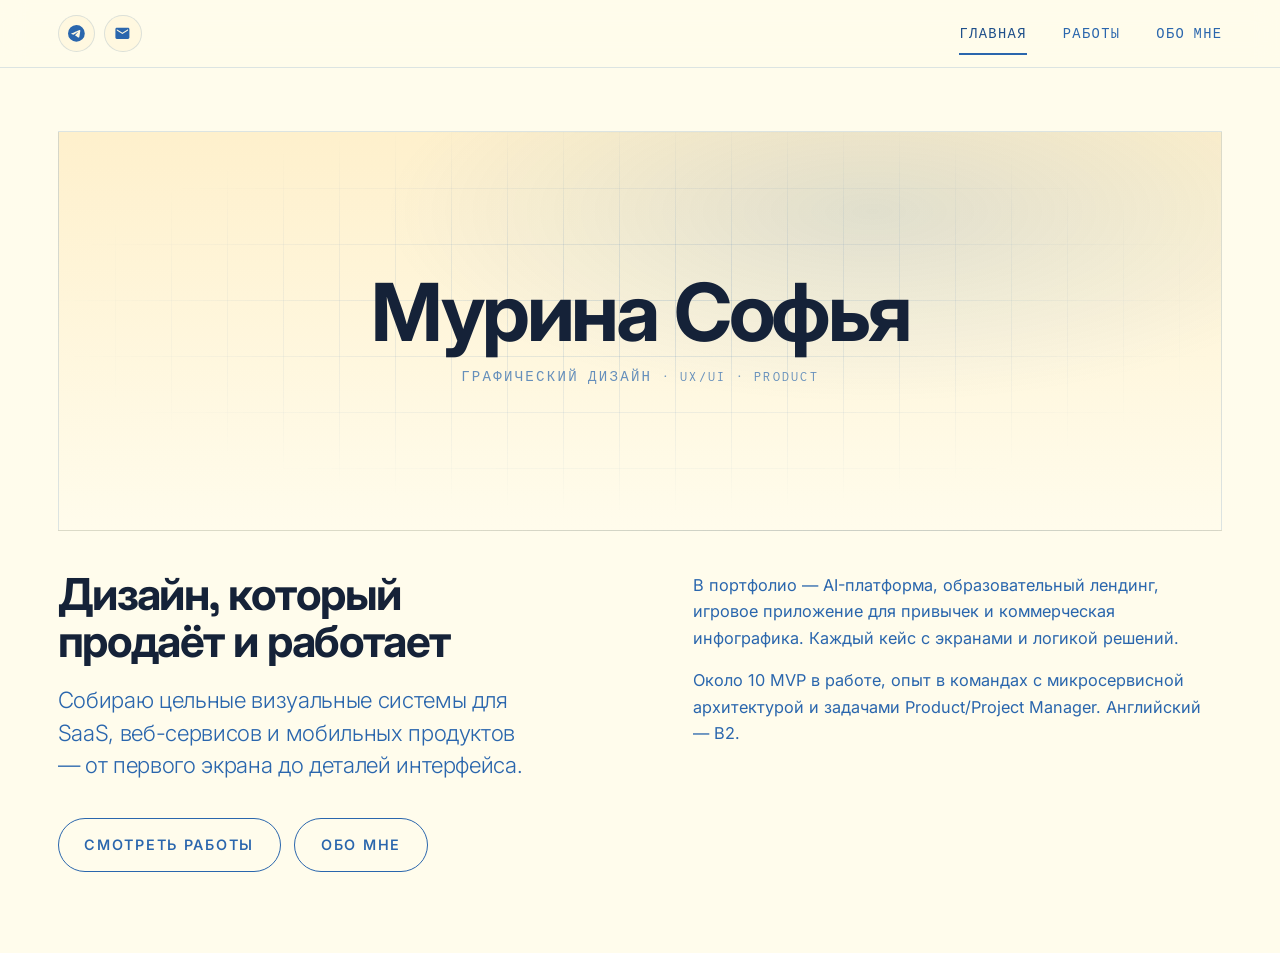
==== commit f3521d5d: "Polish portfolio: sticky cases, icon nav, better previews, no footer Co-authored-by: Cursor <cursora" ====
--- a/index.html
+++ b/index.html
@@ -12,7 +12,14 @@
 </head>
 <body>
   <header class="site-nav">
-    <a class="nav-brand" href="index.html">Мурина Софья</a>
+    <div class="nav-contacts">
+      <a class="nav-icon" href="https://t.me/dungeonmaster2007" target="_blank" rel="noopener" aria-label="Написать в Telegram">
+        <svg viewBox="0 0 24 24" aria-hidden="true"><path d="M11.944 0A12 12 0 0 0 0 12a12 12 0 0 0 12 12 12 12 0 0 0 12-12A12 12 0 0 0 12 0a12 12 0 0 0-.056 0zm4.962 7.224c.1-.002.321.023.465.14a.506.506 0 0 1 .171.325c.016.093.036.306.02.472-.18 1.898-.962 6.502-1.36 8.627-.168.9-.499 1.201-.82 1.23-.696.065-1.225-.46-1.9-.902-1.056-.693-1.653-1.124-2.678-1.8-1.185-.78-.417-1.21.258-1.91.177-.184 3.247-2.977 3.307-3.23.007-.032.014-.15-.056-.212s-.174-.041-.249-.024c-.106.024-1.793 1.14-5.061 3.345-.48.33-.913.49-1.302.48-.428-.008-1.252-.241-1.865-.44-.752-.245-1.349-.374-1.297-.789.027-.216.325-.437.893-.663 3.498-1.524 5.83-2.529 6.998-3.014 3.332-1.386 4.025-1.627 4.476-1.635z"/></svg>
+      </a>
+      <a class="nav-icon" href="mailto:murinasofa144@gmail.com" aria-label="Написать на почту">
+        <svg viewBox="0 0 24 24" aria-hidden="true"><path d="M20 4H4c-1.1 0-2 .9-2 2v12c0 1.1.9 2 2 2h16c1.1 0 2-.9 2-2V6c0-1.1-.9-2-2-2zm0 4-8 5-8-5V6l8 5 8-5v2z"/></svg>
+      </a>
+    </div>
     <button class="nav-toggle" type="button" aria-expanded="false" aria-controls="nav-menu">Меню</button>
     <nav id="nav-menu" class="nav-links" aria-label="Основная навигация">
       <a class="is-active" href="index.html">Главная</a>
@@ -27,23 +34,23 @@
         <div class="hero-stage reveal">
           <div class="hero-mark">
             <p class="display">Мурина Софья</p>
-            <p class="tag">Графический · UX/UI · Product design</p>
+            <p class="tag">Графический дизайн · UX/UI · Product</p>
           </div>
         </div>
 
         <div class="hero-grid">
           <div class="reveal">
-            <h1 class="headline">Место, где дизайн<br />встречает продукт</h1>
+            <h1 class="headline">Дизайн, который<br />продаёт и работает</h1>
             <p class="lede">
-              Проектирую интерфейсы и визуальные системы для SaaS, веб-сервисов и мобильных приложений — от первого экрана до целостной дизайн-системы.
+              Собираю цельные визуальные системы для SaaS, веб-сервисов и мобильных продуктов — от первого экрана до деталей интерфейса.
             </p>
           </div>
           <div class="reveal">
             <p class="body-text">
-              Вместо длинного elevator pitch — лучше посмотреть работы: AI-платформы, образовательные лендинги, игровые приложения и коммерческая инфографика.
+              В портфолио — AI-платформа, образовательный лендинг, игровое приложение для привычек и коммерческая инфографика. Каждый кейс с экранами и логикой решений.
             </p>
             <p class="body-text">
-              Около 10 MVP, опыт в команде с микросервисной архитектурой и задачами Product/Project Manager. Английский — B2.
+              Около 10 MVP в работе, опыт в командах с микросервисной архитектурой и задачами Product/Project Manager. Английский — B2.
             </p>
           </div>
         </div>
@@ -56,21 +63,6 @@
     </section>
   </main>
 
-  <footer class="site-footer">
-    <div class="wrap footer-grid">
-      <p>Дизайн, который работает</p>
-      <p>Россия</p>
-      <div>
-        <a href="https://t.me/dungeonmaster2007" target="_blank" rel="noopener">Telegram</a><br />
-        <button class="copy-email" type="button" data-email="murinasofa144@gmail.com">
-          <span class="default">murinasofa144@gmail.com</span>
-          <span class="copied">Скопировано!</span>
-        </button>
-      </div>
-      <p>© <span data-year></span> Мурина Софья</p>
-    </div>
-  </footer>
-
   <script src="script.js"></script>
 </body>
 </html>
--- a/styles.css
+++ b/styles.css
@@ -1,20 +1,23 @@
-/* Sofia Murina portfolio — inspired by brett.land visual system
-   Fonts: Inter + Inconsolata (free, same as reference);
-   Space Grotesk = free alternative to Adobe Neue Kabel */
+/* Мурина Софья — portfolio
+   Inter + Inconsolata (free, as on brett.land)
+   Space Grotesk — free stand-in for Adobe Neue Kabel */
 
 :root {
   --ivory: #fffcec;
   --cornsilk: #fef0cc;
   --royal: #2a66ad;
   --royal-deep: #1e4f8a;
-  --ink: #1a1a1a;
-  --line: rgba(42, 102, 173, 0.18);
+  --ink: #152238;
+  --muted: rgba(42, 102, 173, 0.72);
+  --line: rgba(42, 102, 173, 0.16);
+  --surface: #ffffff;
   --font-display: "Space Grotesk", "Inter", sans-serif;
   --font-body: "Inter", sans-serif;
   --font-mono: "Inconsolata", monospace;
   --ease: cubic-bezier(0.22, 1, 0.36, 1);
-  --pad: clamp(1.25rem, 5vw, 5rem);
-  --max: 72rem;
+  --pad: clamp(1.25rem, 4.5vw, 4.5rem);
+  --max: 78rem;
+  --nav-h: 4.25rem;
 }
 
 *,
@@ -33,11 +36,9 @@
   font-family: var(--font-body);
   background: var(--ivory);
   color: var(--royal);
-  line-height: 1.5;
+  line-height: 1.55;
   -webkit-font-smoothing: antialiased;
   min-height: 100vh;
-  display: flex;
-  flex-direction: column;
 }
 
 img {
@@ -53,6 +54,10 @@
 
 ul {
   list-style: none;
+}
+
+button {
+  font: inherit;
 }
 
 /* —— Nav —— */
@@ -60,35 +65,61 @@
   position: sticky;
   top: 0;
   z-index: 100;
-  display: grid;
-  grid-template-columns: 1fr auto;
+  min-height: var(--nav-h);
+  display: flex;
   align-items: center;
-  gap: 1rem 2rem;
-  padding: 1.15rem var(--pad);
-  background: rgba(255, 252, 236, 0.92);
-  backdrop-filter: blur(10px);
+  justify-content: space-between;
+  gap: 1.5rem;
+  padding: 0.85rem var(--pad);
+  background: rgba(255, 252, 236, 0.9);
+  backdrop-filter: blur(12px);
   border-bottom: 1px solid var(--line);
 }
 
-.nav-brand {
-  font-family: var(--font-display);
-  font-weight: 600;
-  font-size: clamp(0.95rem, 1.4vw, 1.1rem);
-  letter-spacing: 0.04em;
-  text-transform: uppercase;
+.nav-contacts {
+  display: flex;
+  align-items: center;
+  gap: 0.55rem;
+}
+
+.nav-icon {
+  width: 2.35rem;
+  height: 2.35rem;
+  display: inline-grid;
+  place-items: center;
+  border: 1px solid var(--line);
+  border-radius: 999px;
+  background: rgba(254, 240, 204, 0.35);
+  color: var(--royal);
+  transition: background 0.25s var(--ease), border-color 0.25s var(--ease), color 0.25s var(--ease), transform 0.25s var(--ease);
+}
+
+.nav-icon svg {
+  width: 1.05rem;
+  height: 1.05rem;
+  fill: currentColor;
+}
+
+.nav-icon:hover {
+  background: var(--royal);
+  border-color: var(--royal);
+  color: var(--ivory);
+  transform: translateY(-1px);
 }
 
 .nav-links {
   display: flex;
-  gap: clamp(1rem, 3vw, 2.25rem);
-  font-family: var(--font-mono);
-  font-size: clamp(0.8rem, 1.1vw, 0.95rem);
-  letter-spacing: 0.08em;
+  align-items: center;
+  gap: clamp(1.25rem, 2.8vw, 2.5rem);
+  font-family: var(--font-mono);
+  font-size: 0.86rem;
+  letter-spacing: 0.1em;
   text-transform: uppercase;
 }
 
 .nav-links a {
   position: relative;
+  padding: 0.2rem 0;
   transition: color 0.2s var(--ease);
 }
 
@@ -102,7 +133,7 @@
   position: absolute;
   left: 0;
   right: 0;
-  bottom: -0.35rem;
+  bottom: -0.45rem;
   height: 2px;
   background: var(--royal);
 }
@@ -113,92 +144,86 @@
   background: transparent;
   color: var(--royal);
   font-family: var(--font-mono);
-  font-size: 0.8rem;
-  letter-spacing: 0.08em;
-  text-transform: uppercase;
-  padding: 0.45rem 0.7rem;
+  font-size: 0.78rem;
+  letter-spacing: 0.1em;
+  text-transform: uppercase;
+  padding: 0.45rem 0.75rem;
   cursor: pointer;
 }
 
 /* —— Layout —— */
-main {
-  flex: 1;
-}
-
 .wrap {
   width: min(100% - 2 * var(--pad), var(--max));
   margin-inline: auto;
 }
 
 .section {
-  padding: clamp(3rem, 8vh, 6rem) 0;
-}
-
-.section-tight {
-  padding: clamp(2rem, 5vh, 3.5rem) 0;
-}
-
-/* —— Typography —— */
+  padding: clamp(2.75rem, 7vh, 5.5rem) 0 clamp(4rem, 10vh, 7rem);
+}
+
+/* —— Type —— */
 .eyebrow {
   font-family: var(--font-mono);
-  font-size: 0.85rem;
-  letter-spacing: 0.12em;
-  text-transform: uppercase;
-  margin-bottom: 1rem;
-  opacity: 0.85;
+  font-size: 0.8rem;
+  letter-spacing: 0.14em;
+  text-transform: uppercase;
+  margin-bottom: 0.85rem;
+  color: var(--muted);
 }
 
 .display {
   font-family: var(--font-display);
   font-weight: 700;
-  letter-spacing: -0.035em;
-  line-height: 1.05;
-  font-size: clamp(2.4rem, 7.5vw, 5.5rem);
+  letter-spacing: -0.04em;
+  line-height: 0.98;
+  font-size: clamp(2.5rem, 7vw, 5.25rem);
+  color: var(--ink);
 }
 
 .headline {
   font-family: var(--font-display);
   font-weight: 700;
-  letter-spacing: -0.03em;
-  line-height: 1.12;
-  font-size: clamp(1.75rem, 4vw, 3rem);
+  letter-spacing: -0.035em;
+  line-height: 1.08;
+  font-size: clamp(1.7rem, 3.6vw, 2.75rem);
+  color: var(--ink);
 }
 
 .lede {
   font-weight: 300;
-  letter-spacing: -0.02em;
-  font-size: clamp(1.1rem, 2.2vw, 1.55rem);
+  letter-spacing: -0.015em;
+  font-size: clamp(1.08rem, 2vw, 1.4rem);
   line-height: 1.45;
-  max-width: 38ch;
+  max-width: 34ch;
+  color: var(--royal);
 }
 
 .body-text {
-  font-size: 1.05rem;
+  font-size: 1.02rem;
   line-height: 1.65;
-  max-width: 60ch;
+  max-width: 52ch;
+  color: var(--royal);
 }
 
 .body-text + .body-text {
-  margin-top: 1rem;
+  margin-top: 0.9rem;
 }
 
 /* —— Hero —— */
 .hero {
-  position: relative;
-  padding: clamp(3rem, 10vh, 7rem) 0 clamp(2.5rem, 6vh, 4rem);
-  overflow: hidden;
+  padding: clamp(2.5rem, 7vh, 5rem) 0 clamp(3.5rem, 9vh, 6rem);
 }
 
 .hero-stage {
   position: relative;
   border: 1px solid var(--line);
   background:
-    linear-gradient(135deg, rgba(42, 102, 173, 0.08), transparent 45%),
-    linear-gradient(0deg, var(--cornsilk), var(--ivory));
-  min-height: clamp(220px, 38vw, 420px);
+    radial-gradient(ellipse 70% 80% at 70% 20%, rgba(42, 102, 173, 0.14), transparent 60%),
+    linear-gradient(180deg, var(--cornsilk) 0%, var(--ivory) 100%);
+  min-height: clamp(240px, 36vw, 400px);
   display: grid;
   place-items: center;
-  margin-bottom: clamp(2rem, 5vh, 3.5rem);
+  margin-bottom: clamp(2rem, 4.5vh, 3.25rem);
   overflow: hidden;
 }
 
@@ -209,9 +234,9 @@
   background-image:
     linear-gradient(var(--line) 1px, transparent 1px),
     linear-gradient(90deg, var(--line) 1px, transparent 1px);
-  background-size: 48px 48px;
-  mask-image: radial-gradient(ellipse 70% 70% at 50% 50%, black, transparent 75%);
-  animation: grid-shift 24s linear infinite;
+  background-size: 56px 56px;
+  mask-image: radial-gradient(ellipse 65% 65% at 50% 45%, black, transparent 78%);
+  animation: grid-shift 26s linear infinite;
 }
 
 .hero-mark {
@@ -222,45 +247,44 @@
 }
 
 .hero-mark .display {
-  font-size: clamp(2.2rem, 8vw, 5.2rem);
+  font-size: clamp(2.4rem, 8vw, 5rem);
 }
 
 .hero-mark .tag {
-  margin-top: 0.85rem;
-  font-family: var(--font-mono);
-  letter-spacing: 0.14em;
-  text-transform: uppercase;
-  font-size: clamp(0.75rem, 1.4vw, 0.95rem);
+  margin-top: 0.9rem;
+  font-family: var(--font-mono);
+  letter-spacing: 0.16em;
+  text-transform: uppercase;
+  font-size: clamp(0.72rem, 1.2vw, 0.88rem);
+  color: var(--muted);
 }
 
 .hero-grid {
   display: grid;
-  grid-template-columns: 1.1fr 0.9fr;
-  gap: clamp(1.5rem, 4vw, 3.5rem);
+  grid-template-columns: 1.05fr 0.95fr;
+  gap: clamp(1.75rem, 4vw, 3.5rem);
   align-items: start;
 }
 
 .hero-grid .lede {
-  margin-top: 1.25rem;
-}
-
-/* —— Buttons —— */
+  margin-top: 1.1rem;
+}
+
 .btn {
   display: inline-flex;
   align-items: center;
   justify-content: center;
   font-family: var(--font-display);
-  font-weight: 500;
-  font-size: clamp(0.85rem, 1.4vw, 1.05rem);
+  font-weight: 560;
+  font-size: 0.9rem;
   letter-spacing: 0.12em;
   text-transform: uppercase;
   border: 1px solid var(--royal);
   color: var(--royal);
   background: transparent;
   border-radius: 999px;
-  padding: 1rem 1.75rem;
+  padding: 0.95rem 1.6rem;
   transition: background 0.25s var(--ease), color 0.25s var(--ease), transform 0.25s var(--ease);
-  cursor: pointer;
 }
 
 .btn:hover {
@@ -270,28 +294,31 @@
 }
 
 .btn-row {
-  margin-top: clamp(2rem, 5vh, 3.5rem);
+  margin-top: clamp(1.75rem, 4vh, 2.75rem);
   display: flex;
   flex-wrap: wrap;
-  gap: 1rem;
-}
-
-/* —— Works grid —— */
+  gap: 0.85rem;
+}
+
+/* —— Works —— */
+.works-intro {
+  display: grid;
+  grid-template-columns: 1fr minmax(16rem, 28rem);
+  gap: 1.5rem 3rem;
+  align-items: end;
+  margin-bottom: clamp(2rem, 4vh, 3rem);
+}
+
 .works-grid {
   display: grid;
-  grid-template-columns: repeat(2, 1fr);
-  gap: clamp(1.25rem, 3vw, 2rem);
+  grid-template-columns: repeat(2, minmax(0, 1fr));
+  gap: clamp(1.5rem, 2.8vw, 2.25rem) clamp(1.25rem, 2.4vw, 2rem);
 }
 
 .work-card {
   display: flex;
   flex-direction: column;
-  gap: 0.9rem;
-  transition: transform 0.35s var(--ease);
-}
-
-.work-card:hover {
-  transform: translateY(-4px);
+  gap: 0.95rem;
 }
 
 .work-card-media {
@@ -299,7 +326,8 @@
   aspect-ratio: 4 / 3;
   overflow: hidden;
   border: 1px solid var(--line);
-  background: var(--cornsilk);
+  background: #1a2230;
+  isolation: isolate;
 }
 
 .work-card-media img {
@@ -307,359 +335,395 @@
   height: 100%;
   object-fit: cover;
   object-position: top center;
-  transition: transform 0.55s var(--ease);
+  transition: transform 0.7s var(--ease);
 }
 
 .work-card:hover .work-card-media img {
-  transform: scale(1.03);
-}
-
-.work-card-media.is-phone {
+  transform: scale(1.035);
+}
+
+.work-card-media::after {
+  content: "";
+  position: absolute;
+  inset: 0;
+  border: 1px solid rgba(255, 255, 255, 0.06);
+  pointer-events: none;
+}
+
+.work-card-meta {
   display: grid;
-  place-items: center;
-  background:
-    radial-gradient(circle at 50% 30%, rgba(42, 102, 173, 0.12), transparent 55%),
-    var(--cornsilk);
-}
-
-.work-card-media.is-phone img {
-  width: auto;
-  height: 92%;
-  max-width: 46%;
-  object-fit: contain;
-  border-radius: 12px;
-  box-shadow: 0 12px 40px rgba(26, 26, 26, 0.18);
-}
-
-.work-card-meta {
-  display: flex;
-  flex-direction: column;
-  gap: 0.25rem;
-  padding-inline: 0.1rem;
+  grid-template-columns: 1fr auto;
+  gap: 0.2rem 1rem;
+  align-items: baseline;
+  padding-inline: 0.05rem;
 }
 
 .work-card-meta .type {
-  font-family: var(--font-mono);
-  font-size: 0.75rem;
-  letter-spacing: 0.1em;
-  text-transform: uppercase;
-  opacity: 0.8;
+  grid-column: 1 / -1;
+  font-family: var(--font-mono);
+  font-size: 0.72rem;
+  letter-spacing: 0.12em;
+  text-transform: uppercase;
+  color: var(--muted);
 }
 
 .work-card-meta .title {
   font-family: var(--font-display);
   font-weight: 650;
-  font-size: clamp(1.15rem, 2vw, 1.45rem);
-  letter-spacing: -0.02em;
+  font-size: clamp(1.2rem, 2vw, 1.5rem);
+  letter-spacing: -0.025em;
+  color: var(--ink);
 }
 
 .work-card-meta .arrow {
   font-family: var(--font-mono);
-  font-size: 0.85rem;
-  opacity: 0;
-  transform: translateX(-6px);
-  transition: opacity 0.25s var(--ease), transform 0.25s var(--ease);
+  font-size: 0.8rem;
+  letter-spacing: 0.06em;
+  color: var(--muted);
+  transition: color 0.25s var(--ease), transform 0.25s var(--ease);
 }
 
 .work-card:hover .arrow {
-  opacity: 1;
-  transform: none;
+  color: var(--royal);
+  transform: translateX(3px);
 }
 
 /* —— About —— */
 .about-grid {
   display: grid;
-  grid-template-columns: 1fr 1fr;
+  grid-template-columns: 1.05fr 0.95fr;
   gap: clamp(2rem, 5vw, 4rem);
   align-items: start;
+  margin-top: 2.25rem;
 }
 
 .about-block {
   border-top: 1px solid var(--line);
-  padding-top: 1.25rem;
+  padding-top: 1.15rem;
+}
+
+.about-block + .about-block {
+  margin-top: 1.6rem;
 }
 
 .about-block h3 {
   font-family: var(--font-display);
-  font-size: 1.05rem;
+  font-size: 0.98rem;
   font-weight: 650;
   letter-spacing: -0.01em;
-  margin-bottom: 0.75rem;
-}
-
-.about-block p,
+  margin-bottom: 0.7rem;
+  color: var(--ink);
+}
+
 .about-block li {
-  font-size: 0.98rem;
-  line-height: 1.6;
-}
-
-.about-block ul {
-  display: flex;
-  flex-direction: column;
-  gap: 0.45rem;
+  font-size: 0.96rem;
+  line-height: 1.55;
+  padding-left: 1rem;
+  position: relative;
+}
+
+.about-block li + li {
+  margin-top: 0.4rem;
 }
 
 .about-block li::before {
-  content: "— ";
-  opacity: 0.5;
-}
-
-.skill-cloud {
-  display: flex;
-  flex-wrap: wrap;
-  gap: 0.5rem;
-  margin-top: 0.5rem;
-}
-
-.skill {
-  font-family: var(--font-mono);
-  font-size: 0.78rem;
-  letter-spacing: 0.06em;
-  text-transform: uppercase;
-  border: 1px solid var(--line);
-  padding: 0.4rem 0.7rem;
-  background: rgba(254, 240, 204, 0.45);
-}
-
-.contact-list {
-  display: flex;
-  flex-direction: column;
-  gap: 0.65rem;
-  margin-top: 0.5rem;
-}
-
-.contact-list a {
-  font-family: var(--font-mono);
-  font-size: 0.95rem;
-  letter-spacing: 0.04em;
-  border-bottom: 1px solid transparent;
-  width: fit-content;
-  transition: border-color 0.2s var(--ease);
-}
-
-.contact-list a:hover {
-  border-bottom-color: var(--royal);
-}
-
-.stats {
-  display: grid;
-  grid-template-columns: repeat(3, 1fr);
-  gap: 1rem;
-  margin: 2rem 0 0;
-}
-
-.stat {
-  border: 1px solid var(--line);
-  padding: 1.1rem 1rem;
-  background: rgba(254, 240, 204, 0.35);
-}
-
-.stat strong {
-  display: block;
-  font-family: var(--font-display);
-  font-size: clamp(1.5rem, 3vw, 2rem);
-  letter-spacing: -0.03em;
-  line-height: 1;
-  margin-bottom: 0.4rem;
-}
-
-.stat span {
-  font-family: var(--font-mono);
-  font-size: 0.72rem;
-  letter-spacing: 0.08em;
-  text-transform: uppercase;
-  opacity: 0.8;
-}
-
-/* —— Case study —— */
-.case-hero {
-  padding-top: clamp(2rem, 6vh, 4rem);
-}
-
-.case-meta {
-  display: flex;
-  flex-wrap: wrap;
-  gap: 0.5rem 1.25rem;
-  margin: 1rem 0 1.5rem;
-  font-family: var(--font-mono);
-  font-size: 0.8rem;
-  letter-spacing: 0.08em;
-  text-transform: uppercase;
-}
-
-.case-layout {
-  display: grid;
-  grid-template-columns: 1fr 1.4fr;
-  gap: clamp(1.5rem, 4vw, 3rem);
-  margin-top: 2rem;
-}
-
-.case-aside h3 {
-  font-family: var(--font-display);
-  font-size: 0.95rem;
-  margin: 1.5rem 0 0.6rem;
-}
-
-.case-aside h3:first-child {
-  margin-top: 0;
-}
-
-.case-aside ul {
-  display: flex;
-  flex-direction: column;
-  gap: 0.4rem;
-}
-
-.case-aside li {
-  font-size: 0.95rem;
-  line-height: 1.5;
-  padding-left: 0.9rem;
-  position: relative;
-}
-
-.case-aside li::before {
   content: "";
   position: absolute;
   left: 0;
   top: 0.55em;
-  width: 5px;
-  height: 5px;
+  width: 0.35rem;
+  height: 0.35rem;
+  border-radius: 50%;
   background: var(--royal);
+  opacity: 0.55;
+}
+
+.skill-cloud {
+  display: flex;
+  flex-wrap: wrap;
+  gap: 0.45rem;
+}
+
+.skill {
+  font-family: var(--font-mono);
+  font-size: 0.74rem;
+  letter-spacing: 0.07em;
+  text-transform: uppercase;
+  border: 1px solid var(--line);
+  padding: 0.42rem 0.68rem;
+  background: rgba(254, 240, 204, 0.4);
+}
+
+.contact-list {
+  display: flex;
+  flex-direction: column;
+  gap: 0.55rem;
+}
+
+.contact-list a {
+  font-family: var(--font-mono);
+  font-size: 0.9rem;
+  letter-spacing: 0.04em;
+  width: fit-content;
+  border-bottom: 1px solid transparent;
+  transition: border-color 0.2s var(--ease);
+}
+
+.contact-list a:hover {
+  border-bottom-color: var(--royal);
+}
+
+.stats {
+  display: grid;
+  grid-template-columns: repeat(3, 1fr);
+  gap: 0.75rem;
+  margin-top: 1.75rem;
+}
+
+.stat {
+  border: 1px solid var(--line);
+  padding: 1rem 0.9rem;
+  background: rgba(254, 240, 204, 0.32);
+}
+
+.stat strong {
+  display: block;
+  font-family: var(--font-display);
+  font-size: clamp(1.4rem, 2.6vw, 1.85rem);
+  letter-spacing: -0.03em;
+  line-height: 1;
+  margin-bottom: 0.4rem;
+  color: var(--ink);
+}
+
+.stat span {
+  font-family: var(--font-mono);
+  font-size: 0.68rem;
+  letter-spacing: 0.08em;
+  text-transform: uppercase;
+  color: var(--muted);
+}
+
+/* —— Case study (sticky text + scrolling gallery) —— */
+.case-page {
+  padding: clamp(1.5rem, 3vh, 2.25rem) 0 clamp(3rem, 8vh, 5rem);
+}
+
+.case-shell {
+  display: grid;
+  grid-template-columns: minmax(17rem, 0.38fr) minmax(0, 0.62fr);
+  gap: clamp(1.5rem, 3.5vw, 3rem);
+  align-items: start;
+}
+
+.case-sticky {
+  position: sticky;
+  top: calc(var(--nav-h) + 1.25rem);
+  align-self: start;
+  max-height: calc(100vh - var(--nav-h) - 2rem);
+  overflow-y: auto;
+  padding-right: 0.35rem;
+  scrollbar-width: thin;
+  scrollbar-color: rgba(42, 102, 173, 0.35) transparent;
+}
+
+.back-link {
+  font-family: var(--font-mono);
+  font-size: 0.78rem;
+  letter-spacing: 0.1em;
+  text-transform: uppercase;
+  display: inline-flex;
+  align-items: center;
+  gap: 0.35rem;
+  margin-bottom: 1.35rem;
+  color: var(--muted);
+  transition: color 0.2s;
+}
+
+.back-link:hover {
+  color: var(--royal);
+}
+
+.case-sticky .display {
+  font-size: clamp(2rem, 3.8vw, 3.1rem);
+  margin-bottom: 0.85rem;
+}
+
+.case-meta {
+  display: flex;
+  flex-wrap: wrap;
+  gap: 0.4rem;
+  margin-bottom: 1.15rem;
+}
+
+.case-meta span {
+  font-family: var(--font-mono);
+  font-size: 0.68rem;
+  letter-spacing: 0.08em;
+  text-transform: uppercase;
+  border: 1px solid var(--line);
+  padding: 0.28rem 0.55rem;
+  background: rgba(254, 240, 204, 0.35);
+}
+
+.case-sticky .lede {
+  font-size: clamp(0.98rem, 1.35vw, 1.12rem);
+  max-width: none;
+  margin-bottom: 1.5rem;
+}
+
+.case-block + .case-block {
+  margin-top: 1.25rem;
+  padding-top: 1.15rem;
+  border-top: 1px solid var(--line);
+}
+
+.case-block h3 {
+  font-family: var(--font-display);
+  font-size: 0.86rem;
+  font-weight: 650;
+  letter-spacing: 0.02em;
+  text-transform: uppercase;
+  margin-bottom: 0.55rem;
+  color: var(--ink);
+}
+
+.case-block p {
+  font-size: 0.92rem;
+  line-height: 1.55;
+  color: var(--royal);
+}
+
+.case-block ul {
+  display: flex;
+  flex-direction: column;
+  gap: 0.35rem;
+}
+
+.case-block li {
+  font-size: 0.9rem;
+  line-height: 1.45;
+  padding-left: 0.85rem;
+  position: relative;
+}
+
+.case-block li::before {
+  content: "";
+  position: absolute;
+  left: 0;
+  top: 0.52em;
+  width: 4px;
+  height: 4px;
   border-radius: 50%;
-}
-
-.gallery {
+  background: var(--royal);
+}
+
+.next-project {
+  margin-top: 1.5rem;
+  padding-top: 1.15rem;
+  border-top: 1px solid var(--line);
   display: flex;
   flex-direction: column;
-  gap: 1.25rem;
-}
-
-.gallery figure {
-  border: 1px solid var(--line);
-  background: #fff;
-  overflow: hidden;
-}
-
-.gallery figcaption {
-  font-family: var(--font-mono);
-  font-size: 0.75rem;
-  letter-spacing: 0.08em;
-  text-transform: uppercase;
-  padding: 0.7rem 0.9rem;
-  border-top: 1px solid var(--line);
-  background: rgba(254, 240, 204, 0.4);
-}
-
-.gallery-phone {
-  display: grid;
-  grid-template-columns: repeat(auto-fill, minmax(180px, 1fr));
-  gap: 1rem;
-}
-
-.gallery-phone figure {
-  background: #1a1228;
-}
-
-.gallery-phone img {
-  width: 100%;
-  height: auto;
-}
-
-.back-link {
-  font-family: var(--font-mono);
-  font-size: 0.85rem;
-  letter-spacing: 0.08em;
-  text-transform: uppercase;
-  display: inline-block;
-  margin-bottom: 1.5rem;
-  opacity: 0.75;
-  transition: opacity 0.2s;
-}
-
-.back-link:hover {
-  opacity: 1;
-}
-
-.next-project {
-  margin-top: clamp(2.5rem, 6vh, 4rem);
-  padding-top: 2rem;
-  border-top: 1px solid var(--line);
-  display: flex;
-  justify-content: space-between;
-  align-items: center;
-  gap: 1rem;
-  flex-wrap: wrap;
+  gap: 0.3rem;
 }
 
 .next-project span {
   font-family: var(--font-mono);
-  font-size: 0.8rem;
+  font-size: 0.7rem;
   letter-spacing: 0.1em;
   text-transform: uppercase;
-  opacity: 0.7;
+  color: var(--muted);
 }
 
 .next-project a {
   font-family: var(--font-display);
   font-weight: 650;
-  font-size: 1.25rem;
-}
-
-/* —— Footer —— */
-.site-footer {
+  font-size: 1.1rem;
+  color: var(--ink);
+  transition: color 0.2s;
+}
+
+.next-project a:hover {
+  color: var(--royal);
+}
+
+/* Gallery */
+.case-gallery {
+  display: flex;
+  flex-direction: column;
+  gap: 1.15rem;
+  min-width: 0;
+}
+
+.shot {
+  margin: 0;
+  border: 1px solid var(--line);
+  background: var(--surface);
+  overflow: hidden;
+}
+
+.shot img {
+  width: 100%;
+  height: auto;
+  vertical-align: middle;
+}
+
+.shot figcaption {
+  font-family: var(--font-mono);
+  font-size: 0.7rem;
+  letter-spacing: 0.1em;
+  text-transform: uppercase;
+  padding: 0.65rem 0.85rem;
   border-top: 1px solid var(--line);
-  padding: clamp(2rem, 5vh, 3.5rem) 0;
-  margin-top: auto;
-}
-
-.footer-grid {
+  background: rgba(254, 240, 204, 0.35);
+  color: var(--muted);
+}
+
+.shot-phone-grid {
   display: grid;
-  grid-template-columns: repeat(4, 1fr);
-  gap: clamp(1rem, 3vw, 2rem);
-}
-
-.footer-grid p,
-.footer-grid a {
-  font-family: var(--font-mono);
-  font-size: 0.8rem;
-  letter-spacing: 0.06em;
-  text-transform: uppercase;
-  line-height: 1.45;
-}
-
-.footer-grid a:hover {
-  text-decoration: underline;
-}
-
-.copy-email {
-  cursor: pointer;
-  border: none;
-  background: none;
-  padding: 0;
-  font: inherit;
-  color: inherit;
-  text-align: left;
-  text-transform: uppercase;
-  letter-spacing: 0.06em;
-}
-
-.copy-email .copied {
-  display: none;
-}
-
-.copy-email.is-copied .default {
-  display: none;
-}
-
-.copy-email.is-copied .copied {
-  display: inline;
+  grid-template-columns: repeat(2, minmax(0, 1fr));
+  gap: 1rem;
+}
+
+.shot-phone {
+  background: #140f1f;
+  border-color: rgba(255, 255, 255, 0.06);
+}
+
+.shot-phone img {
+  width: 100%;
+  height: auto;
+}
+
+.shot-phone figcaption {
+  background: rgba(255, 255, 255, 0.04);
+  border-top-color: rgba(255, 255, 255, 0.08);
+  color: rgba(254, 240, 204, 0.7);
+}
+
+.shot-tall {
+  max-height: none;
+}
+
+.shot-frame {
+  background:
+    radial-gradient(circle at 50% 20%, rgba(42, 102, 173, 0.08), transparent 55%),
+    #f7f1df;
+  display: flex;
+  flex-direction: column;
+}
+
+.shot-frame img {
+  width: min(100%, 420px);
+  margin: clamp(1rem, 3vw, 2rem) auto;
+  box-shadow: 0 18px 50px rgba(21, 34, 56, 0.18);
 }
 
 /* —— Motion —— */
 .reveal {
   opacity: 0;
-  transform: translateY(18px);
-  transition: opacity 0.7s var(--ease), transform 0.7s var(--ease);
+  transform: translateY(16px);
+  transition: opacity 0.65s var(--ease), transform 0.65s var(--ease);
 }
 
 .reveal.is-in {
@@ -669,33 +733,41 @@
 
 @keyframes grid-shift {
   from { transform: translate(0, 0); }
-  to { transform: translate(48px, 48px); }
+  to { transform: translate(56px, 56px); }
 }
 
 /* —— Responsive —— */
-@media (max-width: 900px) {
+@media (max-width: 980px) {
   .hero-grid,
   .about-grid,
-  .case-layout,
+  .works-intro,
+  .case-shell {
+    grid-template-columns: 1fr;
+  }
+
+  .case-sticky {
+    position: static;
+    max-height: none;
+    overflow: visible;
+    padding-right: 0;
+  }
+
+  .stats {
+    grid-template-columns: 1fr;
+  }
+}
+
+@media (max-width: 720px) {
   .works-grid {
     grid-template-columns: 1fr;
   }
 
-  .footer-grid {
+  .shot-phone-grid {
     grid-template-columns: 1fr 1fr;
-    gap: 1.5rem;
-  }
-
-  .stats {
-    grid-template-columns: 1fr;
   }
 }
 
 @media (max-width: 640px) {
-  .site-nav {
-    grid-template-columns: 1fr auto;
-  }
-
   .nav-toggle {
     display: inline-flex;
   }
@@ -707,10 +779,11 @@
     left: 0;
     right: 0;
     flex-direction: column;
+    align-items: stretch;
     gap: 0;
     background: var(--ivory);
     border-bottom: 1px solid var(--line);
-    padding: 0.5rem var(--pad) 1rem;
+    padding: 0.35rem var(--pad) 0.85rem;
   }
 
   .nav-links.is-open {
@@ -718,16 +791,16 @@
   }
 
   .nav-links a {
-    padding: 0.75rem 0;
+    padding: 0.8rem 0;
     border-top: 1px solid var(--line);
   }
 
-  .footer-grid {
+  .nav-links a.is-active::after {
+    display: none;
+  }
+
+  .shot-phone-grid {
     grid-template-columns: 1fr;
-  }
-
-  .work-card-media.is-phone img {
-    max-width: 55%;
   }
 }
 
@@ -735,5 +808,5 @@
   html { scroll-behavior: auto; }
   .reveal { opacity: 1; transform: none; transition: none; }
   .hero-stage::before { animation: none; }
-  .work-card:hover { transform: none; }
-}
+  .work-card:hover .work-card-media img { transform: none; }
+}
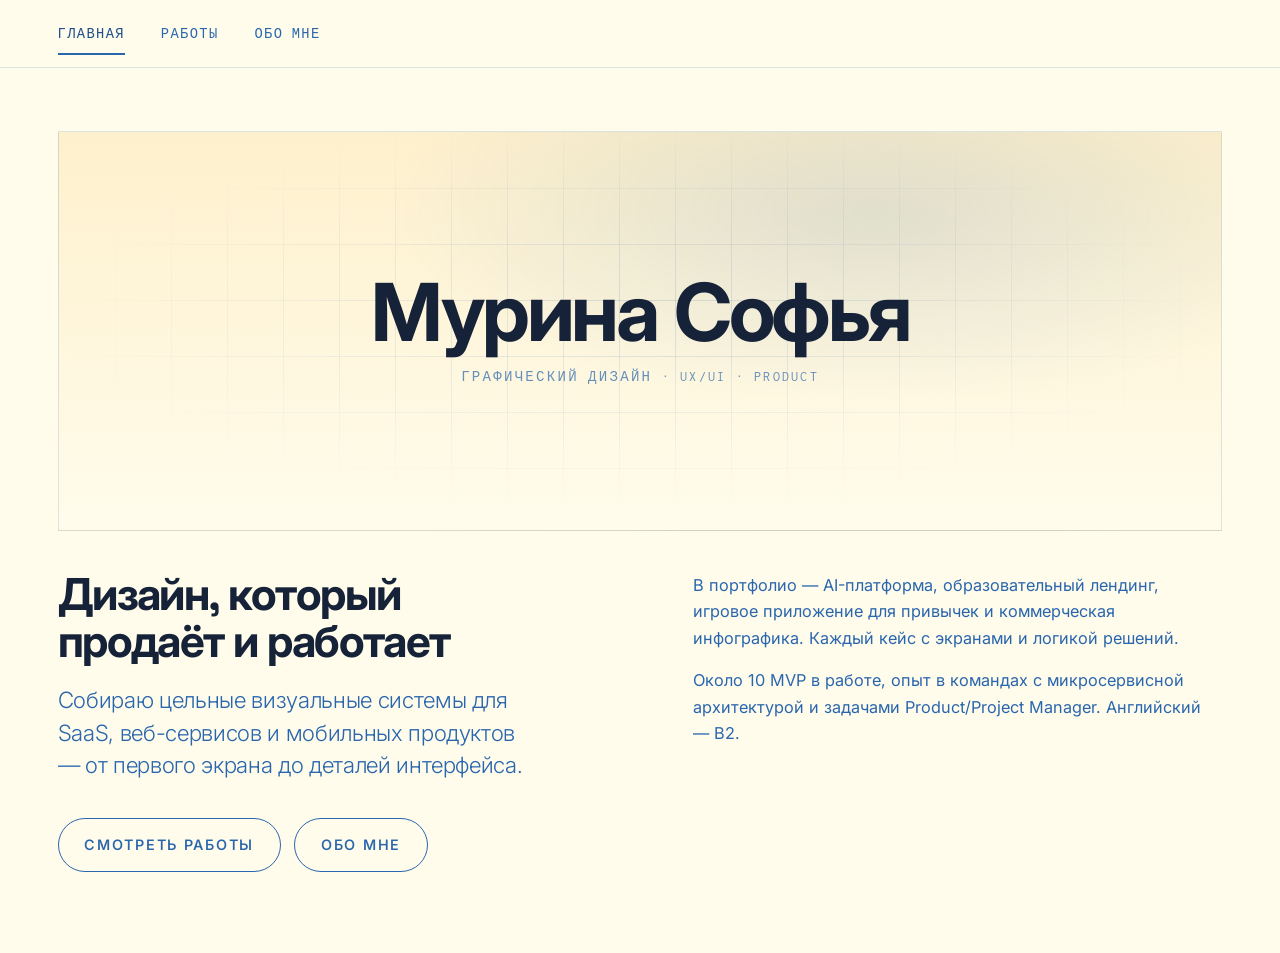
==== commit 5c65b100: "Восстановила ссылки на тг и почту в header" ====
--- a/index.html
+++ b/index.html
@@ -12,14 +12,6 @@
 </head>
 <body>
   <header class="site-nav">
-    <div class="nav-contacts">
-      <a class="nav-icon" href="https://t.me/dungeonmaster2007" target="_blank" rel="noopener" aria-label="Написать в Telegram">
-        <svg viewBox="0 0 24 24" aria-hidden="true"><path d="M11.944 0A12 12 0 0 0 0 12a12 12 0 0 0 12 12 12 12 0 0 0 12-12A12 12 0 0 0 12 0a12 12 0 0 0-.056 0zm4.962 7.224c.1-.002.321.023.465.14a.506.506 0 0 1 .171.325c.016.093.036.306.02.472-.18 1.898-.962 6.502-1.36 8.627-.168.9-.499 1.201-.82 1.23-.696.065-1.225-.46-1.9-.902-1.056-.693-1.653-1.124-2.678-1.8-1.185-.78-.417-1.21.258-1.91.177-.184 3.247-2.977 3.307-3.23.007-.032.014-.15-.056-.212s-.174-.041-.249-.024c-.106.024-1.793 1.14-5.061 3.345-.48.33-.913.49-1.302.48-.428-.008-1.252-.241-1.865-.44-.752-.245-1.349-.374-1.297-.789.027-.216.325-.437.893-.663 3.498-1.524 5.83-2.529 6.998-3.014 3.332-1.386 4.025-1.627 4.476-1.635z"/></svg>
-      </a>
-      <a class="nav-icon" href="mailto:murinasofa144@gmail.com" aria-label="Написать на почту">
-        <svg viewBox="0 0 24 24" aria-hidden="true"><path d="M20 4H4c-1.1 0-2 .9-2 2v12c0 1.1.9 2 2 2h16c1.1 0 2-.9 2-2V6c0-1.1-.9-2-2-2zm0 4-8 5-8-5V6l8 5 8-5v2z"/></svg>
-      </a>
-    </div>
     <button class="nav-toggle" type="button" aria-expanded="false" aria-controls="nav-menu">Меню</button>
     <nav id="nav-menu" class="nav-links" aria-label="Основная навигация">
       <a class="is-active" href="index.html">Главная</a>
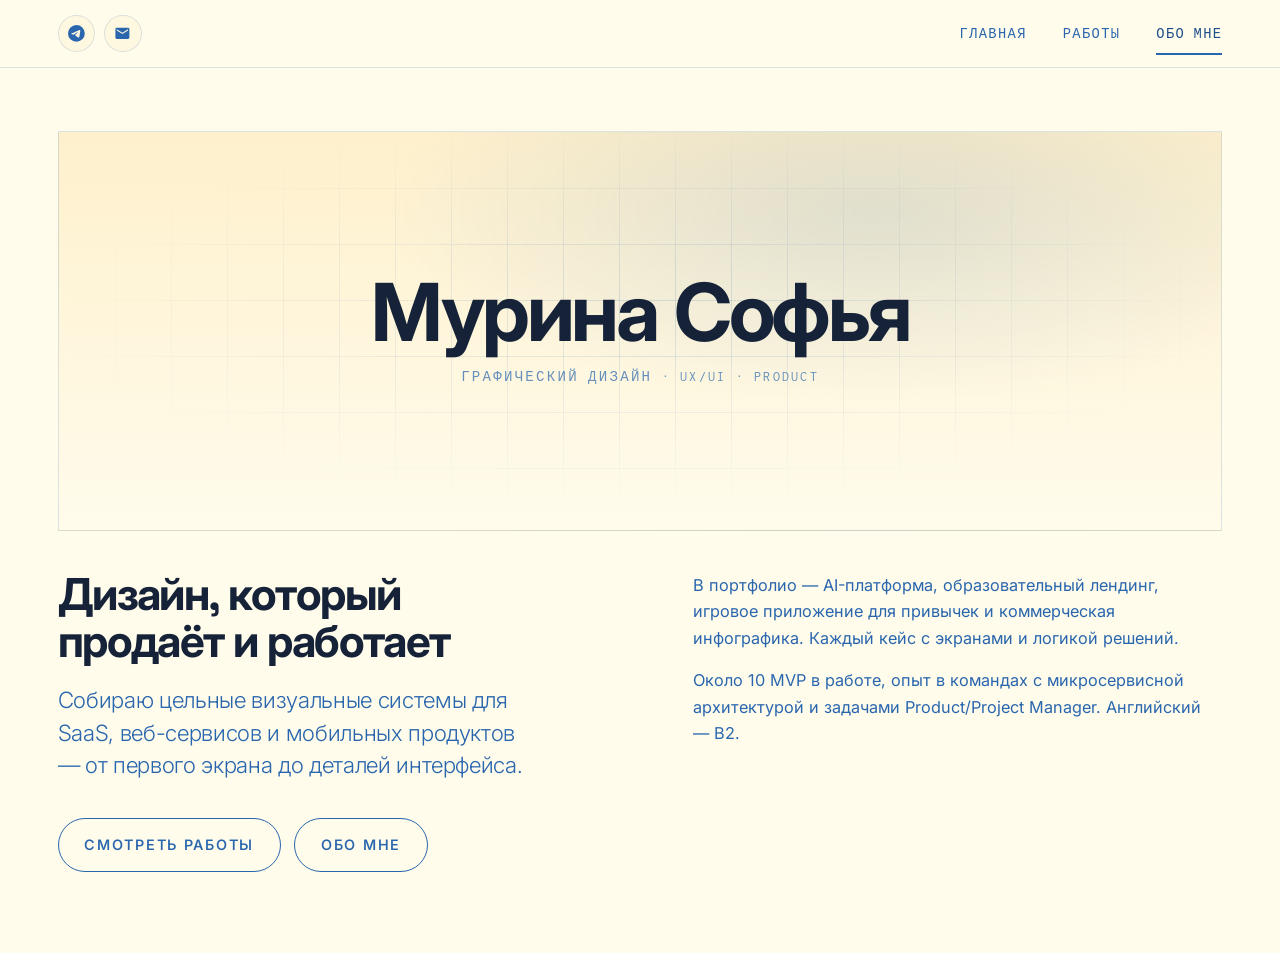
==== commit 755345d4: "Восстановила ссылки на тг и почту в header" ====
--- a/index.html
+++ b/index.html
@@ -12,11 +12,19 @@
 </head>
 <body>
   <header class="site-nav">
+    <div class="nav-contacts">
+      <a class="nav-icon" href="https://t.me/dungeonmaster2007" target="_blank" rel="noopener" aria-label="Написать в Telegram">
+        <svg viewBox="0 0 24 24" aria-hidden="true"><path d="M11.944 0A12 12 0 0 0 0 12a12 12 0 0 0 12 12 12 12 0 0 0 12-12A12 12 0 0 0 12 0a12 12 0 0 0-.056 0zm4.962 7.224c.1-.002.321.023.465.14a.506.506 0 0 1 .171.325c.016.093.036.306.02.472-.18 1.898-.962 6.502-1.36 8.627-.168.9-.499 1.201-.82 1.23-.696.065-1.225-.46-1.9-.902-1.056-.693-1.653-1.124-2.678-1.8-1.185-.78-.417-1.21.258-1.91.177-.184 3.247-2.977 3.307-3.23.007-.032.014-.15-.056-.212s-.174-.041-.249-.024c-.106.024-1.793 1.14-5.061 3.345-.48.33-.913.49-1.302.48-.428-.008-1.252-.241-1.865-.44-.752-.245-1.349-.374-1.297-.789.027-.216.325-.437.893-.663 3.498-1.524 5.83-2.529 6.998-3.014 3.332-1.386 4.025-1.627 4.476-1.635z"/></svg>
+      </a>
+      <a class="nav-icon" href="mailto:murinasofa144@gmail.com" aria-label="Написать на почту">
+        <svg viewBox="0 0 24 24" aria-hidden="true"><path d="M20 4H4c-1.1 0-2 .9-2 2v12c0 1.1.9 2 2 2h16c1.1 0 2-.9 2-2V6c0-1.1-.9-2-2-2zm0 4-8 5-8-5V6l8 5 8-5v2z"/></svg>
+      </a>
+    </div>
     <button class="nav-toggle" type="button" aria-expanded="false" aria-controls="nav-menu">Меню</button>
     <nav id="nav-menu" class="nav-links" aria-label="Основная навигация">
-      <a class="is-active" href="index.html">Главная</a>
+      <a href="index.html">Главная</a>
       <a href="works.html">Работы</a>
-      <a href="about.html">Обо мне</a>
+      <a class="is-active" href="about.html">Обо мне</a>
     </nav>
   </header>
 
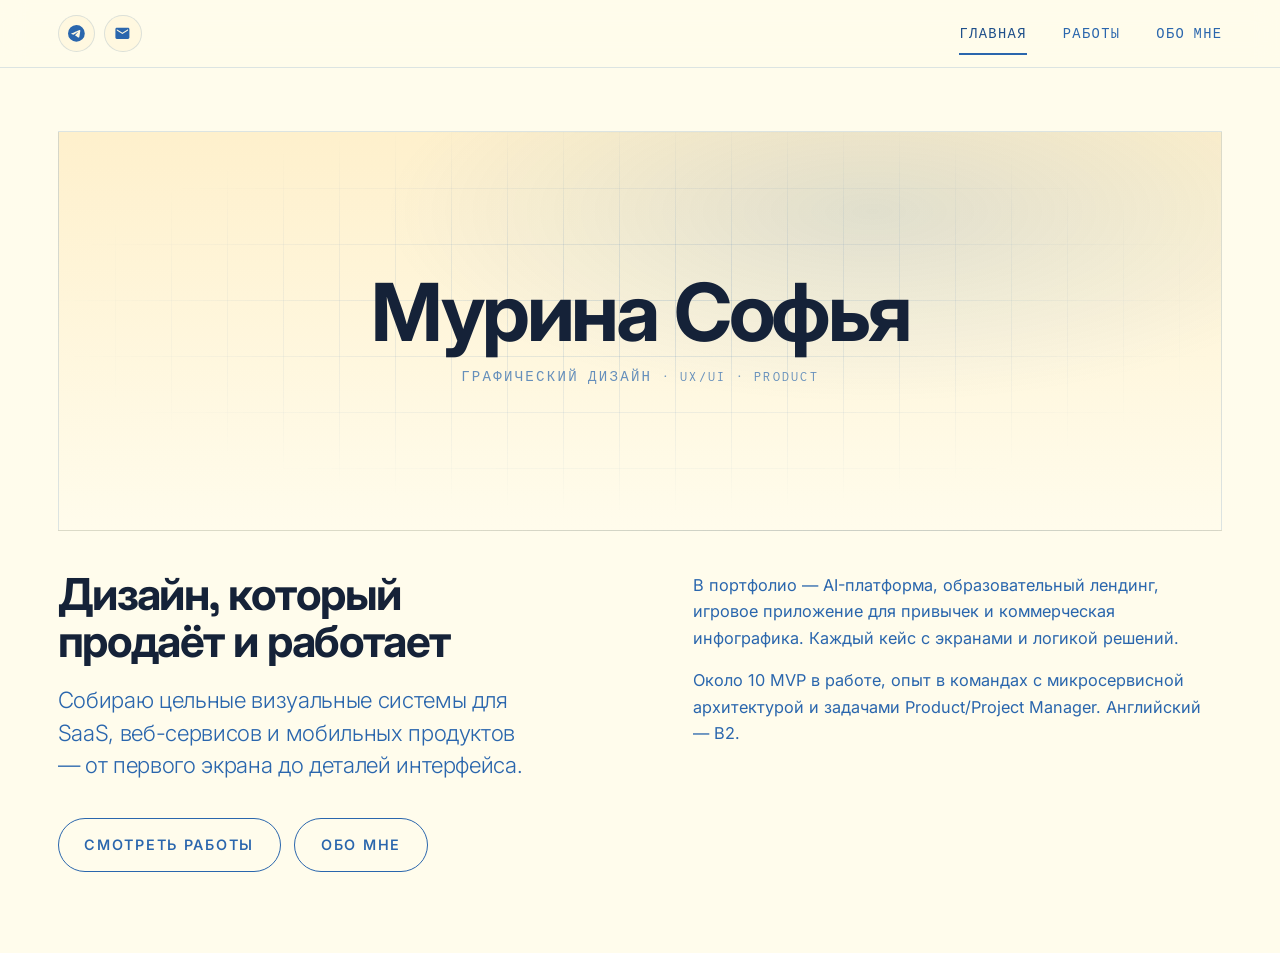
==== commit f917018f: "Восстановила ссылки на тг и почту в header" ====
--- a/index.html
+++ b/index.html
@@ -22,9 +22,9 @@
     </div>
     <button class="nav-toggle" type="button" aria-expanded="false" aria-controls="nav-menu">Меню</button>
     <nav id="nav-menu" class="nav-links" aria-label="Основная навигация">
-      <a href="index.html">Главная</a>
+      <a class="is-active" href="index.html">Главная</a>
       <a href="works.html">Работы</a>
-      <a class="is-active" href="about.html">Обо мне</a>
+      <a href="about.html">Обо мне</a>
     </nav>
   </header>
 
